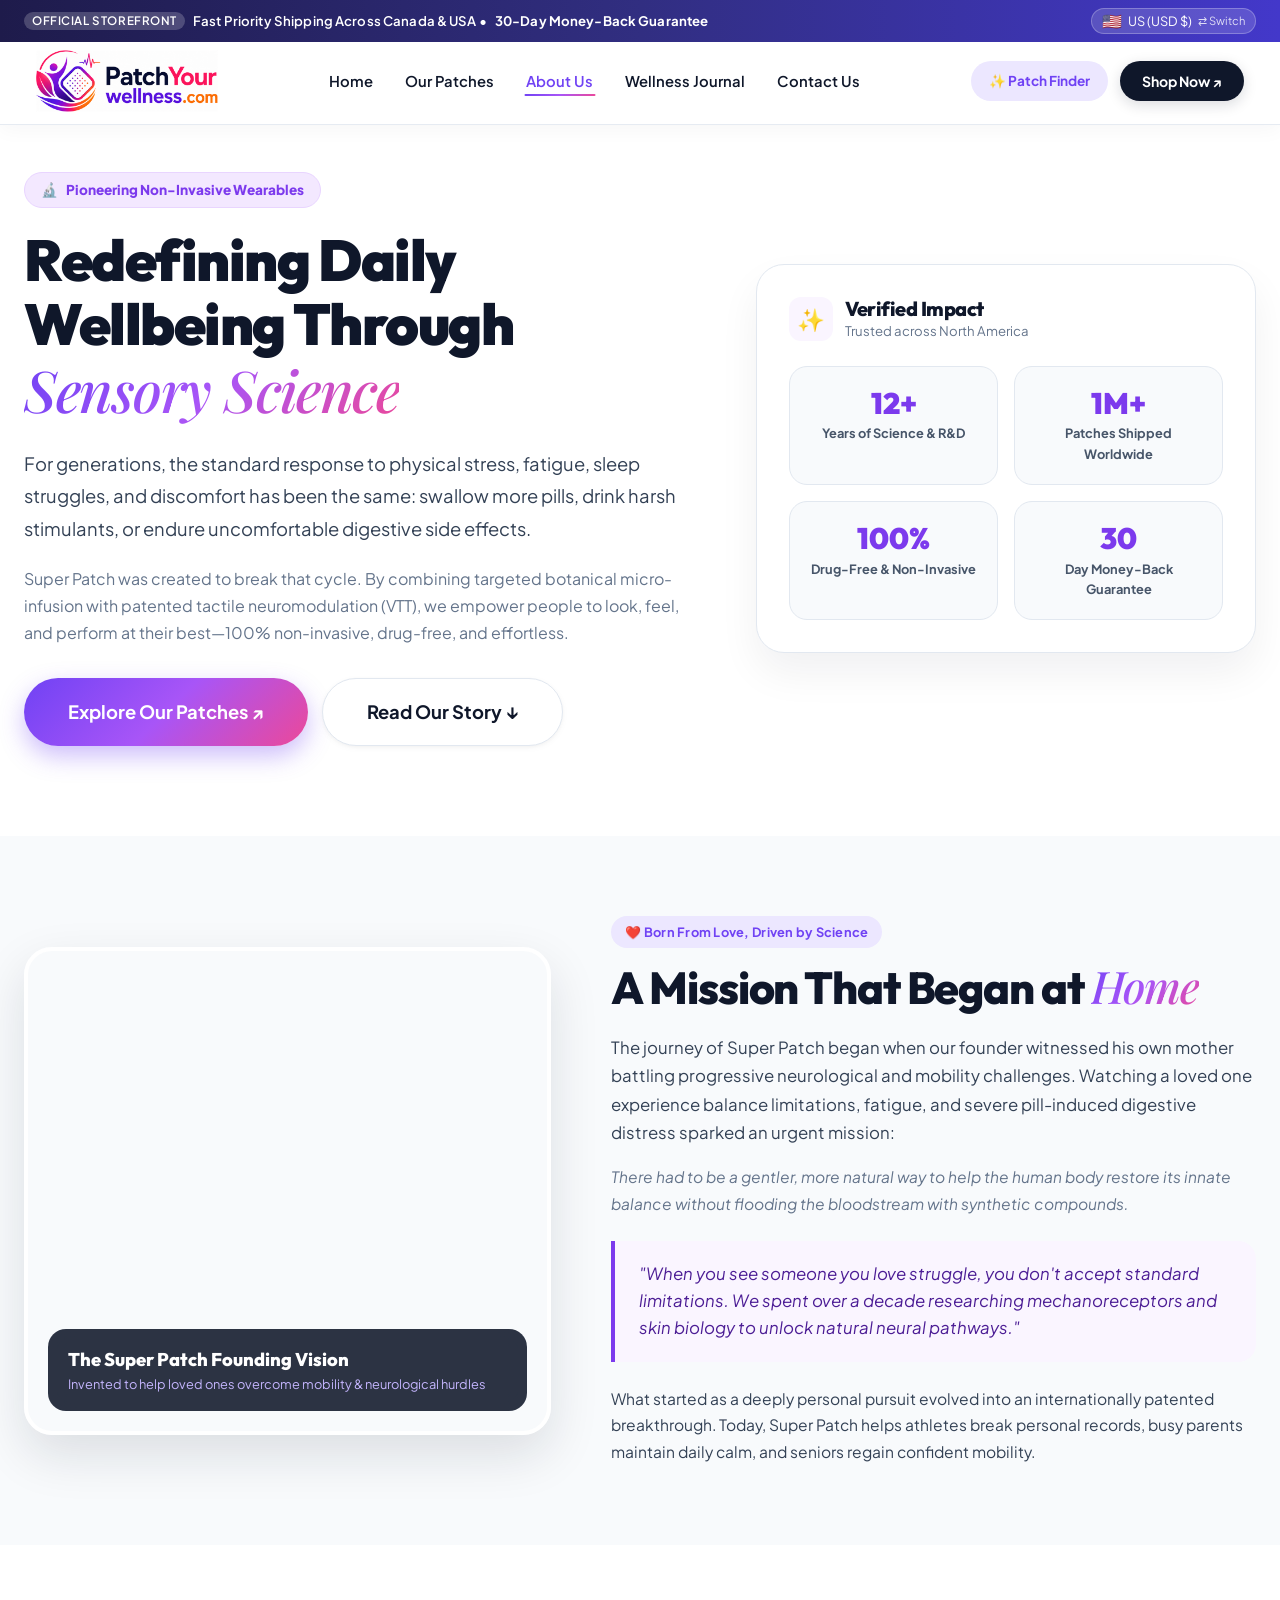
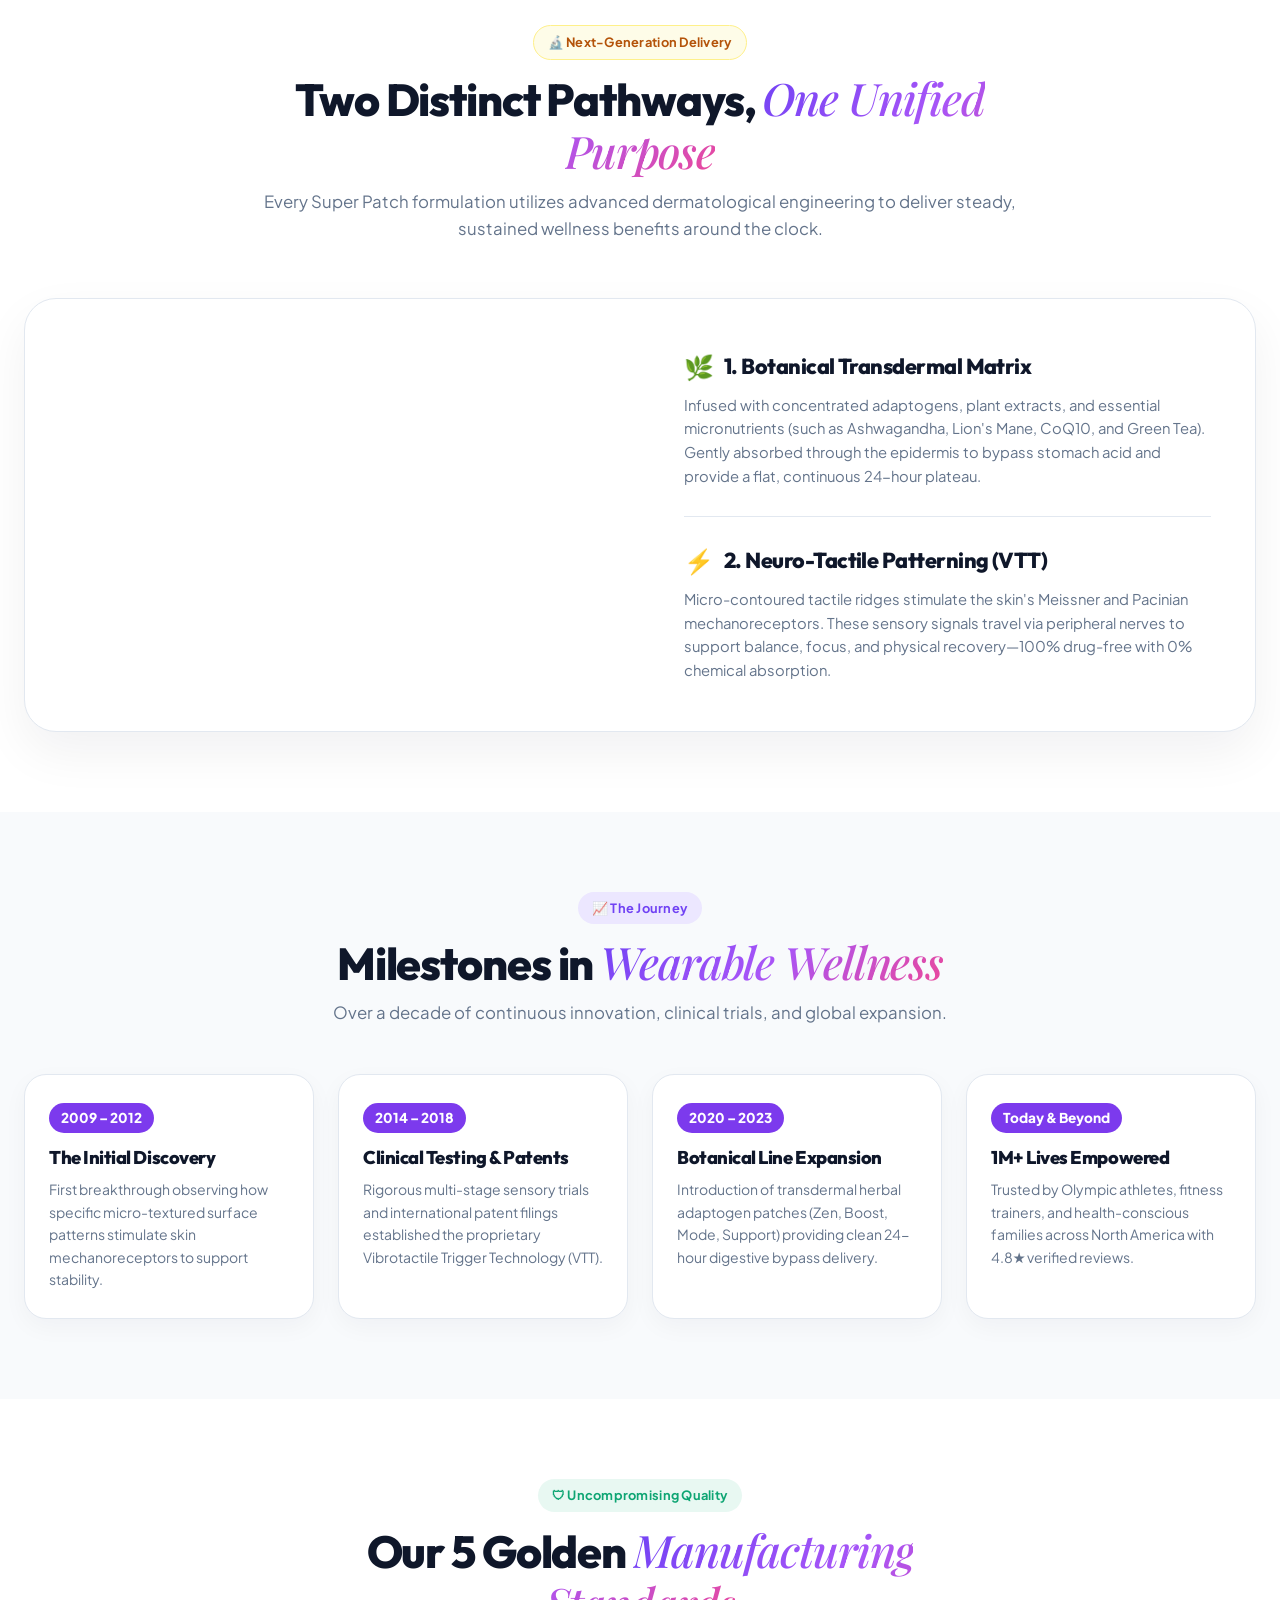
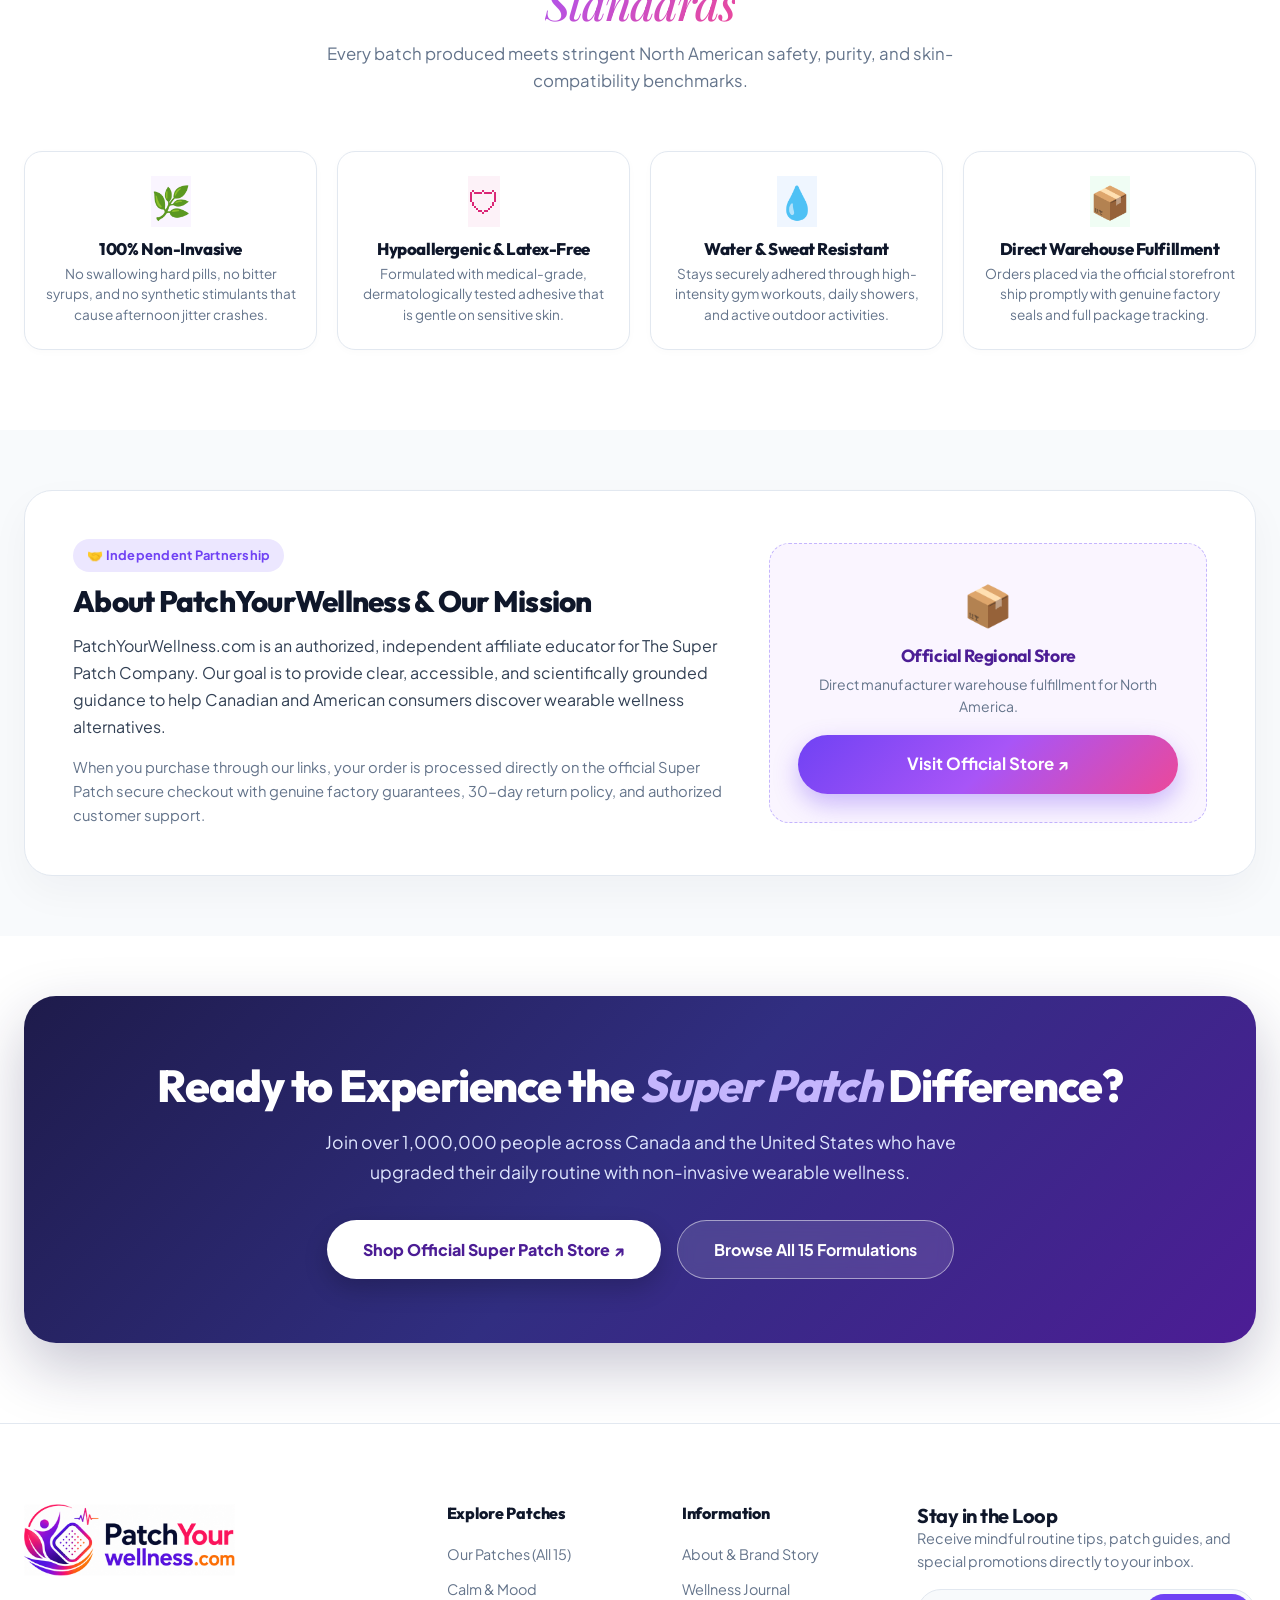
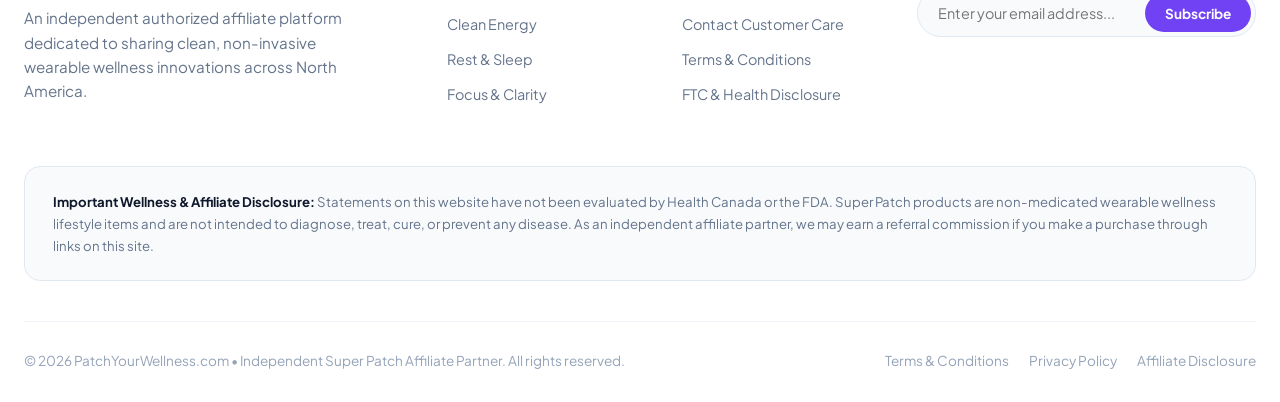
==== about.html @ caa1bd24 "Initial commit: PatchYourWellness.com storefront and pages" ====
<!DOCTYPE html>
<html lang="en">
<head>
  <meta charset="UTF-8">
  <meta name="viewport" content="width=device-width, initial-scale=1.0">
  <title>About Us & Vibrotactile Science | PatchYourWellness.com</title>
  <meta name="description" content="Discover the science, mission, and clinical biotechnology behind PatchYourWellness.com. 100% drug-free, non-invasive wearable patches for daily balance, stamina, and recovery.">
  <meta name="keywords" content="about PatchYourWellness, vibrotactile technology, non-invasive wellness, neural sensory stimulation, Jay Dhaliwal Super Patch">
  <meta name="robots" content="index, follow, max-image-preview:large">
  <link rel="canonical" href="https://patchyourwellness.com/about.html">

  <!-- Open Graph / Facebook -->
  <meta property="og:locale" content="en_US">
  <meta property="og:type" content="website">
  <meta property="og:title" content="About Us & The Science of Vibrotactile Wellness | PatchYourWellness.com">
  <meta property="og:description" content="Discover the clinical science and mission behind non-invasive wearable wellness patches.">
  <meta property="og:url" content="https://patchyourwellness.com/about.html">
  <meta property="og:site_name" content="PatchYourWellness.com">
  <meta property="og:image" content="https://patchyourwellness.com/images/about-science-lab.jpg">

  <!-- Twitter Card -->
  <meta name="twitter:card" content="summary_large_image">
  <meta name="twitter:title" content="About Us | PatchYourWellness.com">
  <meta name="twitter:description" content="Explore non-invasive, drug-free vibrotactile sensory technology and clean wellness lifestyle innovation.">
  <meta name="twitter:image" content="https://patchyourwellness.com/images/about-science-lab.jpg">

  <!-- Schema.org JSON-LD Structured Data -->
  <script type="application/ld+json">
  {
    "@context": "https://schema.org",
    "@type": "AboutPage",
    "name": "About PatchYourWellness.com",
    "url": "https://patchyourwellness.com/about.html",
    "description": "Information about PatchYourWellness.com, clean wearable technology, and vibrotactile wellness science.",
    "publisher": {
      "@type": "Organization",
      "name": "PatchYourWellness.com",
      "url": "https://patchyourwellness.com/",
      "logo": "https://patchyourwellness.com/images/logo.png"
    }
  }
  </script>

  <!-- Google Fonts Preconnect & Optimized Loading -->
  <link rel="preconnect" href="https://fonts.googleapis.com">
  <link rel="preconnect" href="https://fonts.gstatic.com" crossorigin>
  <link rel="stylesheet" href="https://fonts.googleapis.com/css2?family=Outfit:wght@300;400;500;600;700;800;900&family=Plus+Jakarta+Sans:ital,wght@0,300;0,400;0,500;0,600;0,700;0,800;1,400;1,500&family=Playfair+Display:ital,wght@0,600;1,500;1,600&display=swap">
  
  <!-- Stylesheets -->
  <link rel="stylesheet" href="css/main.css">
  <link rel="stylesheet" href="css/components.css">
  <link rel="stylesheet" href="css/pages.css">

  <!-- Favicon & App Icons -->
  <link rel="icon" type="image/png" sizes="32x32" href="favicon-32x32.png">
  <link rel="icon" type="image/png" sizes="512x512" href="favicon.png">
  <link rel="apple-touch-icon" sizes="180x180" href="apple-touch-icon.png">
  <link rel="shortcut icon" href="favicon.ico">
</head>
<body>

  <!-- Top Utility Bar -->
  <div class="top-bar">
    <div class="container top-bar-inner">
      <div class="top-bar-message">
        <span class="top-bar-badge">Official Storefront</span>
        <span class="top-bar-desktop-text">Fast Priority Shipping Across Canada & USA • </span>
        <span class="top-bar-guarantee-text">30-Day Money-Back Guarantee</span>
      </div>
      <div class="top-bar-controls">
        <button class="region-currency-toggle" title="Switch between USA (USD) and Canada (CAD)">
          <span class="region-flag">🇺🇸</span>
          <span class="region-text">US (USD $)</span>
          <span style="font-size: 0.7rem; opacity: 0.8;">⇄ Switch</span>
        </button>
      </div>
    </div>
  </div>

  <!-- Main Site Navigation Header -->
  <header class="site-header">
    <div class="container">
      <div class="nav-container">
        <a href="/" class="brand-logo" aria-label="PatchYourWellness Home">
          <img src="images/logo.png" alt="PatchYourWellness.com" class="brand-logo-img">
        </a>

        <nav class="nav-menu">
          <a href="/" class="nav-link">Home</a>
          <a href="shop.html" class="nav-link">Our Patches</a>
          <a href="about.html" class="nav-link active">About Us</a>
          <a href="blog.html" class="nav-link">Wellness Journal</a>
          <a href="contact.html" class="nav-link">Contact Us</a>
        </nav>

        <div class="nav-actions">
          <a href="/#routine-finder" class="btn-quiz-shortcut">✨ Patch Finder</a>
          <a href="https://ca.superpatch.com/?rsu=zenwellness" target="_blank" rel="noopener noreferrer" class="btn-nav-cta">Shop Now ↗</a>
          <button class="mobile-toggle" aria-label="Open mobile menu">☰</button>
        </div>
      </div>
    </div>
  </header>

  <!-- Mobile Menu Overlay -->
  <div class="mobile-menu">
    <div class="mobile-menu-header">
      <a href="/" class="brand-logo" aria-label="PatchYourWellness Home">
        <img src="images/logo.png" alt="PatchYourWellness.com" class="brand-logo-img">
      </a>
      <button class="mobile-menu-close" style="background:none; font-size:1.8rem; cursor:pointer;">✕</button>
    </div>
    <div class="mobile-nav-links">
      <a href="/">Home</a>
      <a href="shop.html">Our Patches</a>
      <a href="about.html">About Us</a>
      <a href="blog.html">Wellness Journal</a>
      <a href="contact.html">Contact Us</a>
      <a href="/#routine-finder" class="mobile-patch-finder-link">✨ Patch Finder</a>
    </div>
    <a href="https://ca.superpatch.com/?rsu=zenwellness" target="_blank" rel="noopener noreferrer" class="btn btn-primary" style="width:100%; margin-top:auto;">
      Visit Official Store ↗
    </a>
  </div>

  <!-- SECTION 1: HERO EDITORIAL -->
  <main class="section-hero" style="padding-top: 130px; background: #ffffff;">
    <div class="container">
      <div class="about-hero-grid">
        <div>
          <div class="about-hero-badge">
            <span>🔬</span> Pioneering Non-Invasive Wearables
          </div>
          <h1 class="about-hero-title">
            Redefining Daily Wellbeing Through <span class="editorial-italic">Sensory Science</span>
          </h1>
          <p class="about-hero-lead">
            For generations, the standard response to physical stress, fatigue, sleep struggles, and discomfort has been the same: swallow more pills, drink harsh stimulants, or endure uncomfortable digestive side effects.
          </p>
          <p class="about-hero-body">
            Super Patch was created to break that cycle. By combining targeted botanical micro-infusion with patented tactile neuromodulation (VTT), we empower people to look, feel, and perform at their best—100% non-invasive, drug-free, and effortless.
          </p>
          <div style="display: flex; gap: 14px; flex-wrap: wrap;">
            <a href="shop.html" class="btn btn-primary btn-lg">
              Explore Our Patches ↗
            </a>
            <a href="#founder-story" class="btn btn-secondary btn-lg">
              Read Our Story ↓
            </a>
          </div>
        </div>

        <div class="about-impact-card">
          <div style="display: flex; align-items: center; gap: 12px; margin-bottom: 8px;">
            <div style="width: 44px; height: 44px; border-radius: 12px; background: #faf5ff; display: flex; align-items: center; justify-content: center; font-size: 1.4rem;">
              ✨
            </div>
            <div>
              <h3 style="font-size: 1.25rem; color: #0f172a; margin: 0;">Verified Impact</h3>
              <p style="font-size: 0.825rem; color: #64748b; margin: 0;">Trusted across North America</p>
            </div>
          </div>

          <div class="about-stats-2x2">
            <div class="about-stat-box">
              <div class="about-stat-num">12+</div>
              <div class="about-stat-lbl">Years of Science & R&D</div>
            </div>
            <div class="about-stat-box">
              <div class="about-stat-num">1M+</div>
              <div class="about-stat-lbl">Patches Shipped Worldwide</div>
            </div>
            <div class="about-stat-box">
              <div class="about-stat-num">100%</div>
              <div class="about-stat-lbl">Drug-Free & Non-Invasive</div>
            </div>
            <div class="about-stat-box">
              <div class="about-stat-num">30</div>
              <div class="about-stat-lbl">Day Money-Back Guarantee</div>
            </div>
          </div>
        </div>
      </div>
    </div>
  </main>

  <!-- SECTION 2: FOUNDER & ORIGIN STORY -->
  <section id="founder-story" class="section" style="background: var(--bg-secondary); padding-top: 80px; padding-bottom: 80px;">
    <div class="container">
      <div class="origin-story-grid">
        <div class="founder-img-wrapper">
          <img src="images/about-founder.jpg" alt="Super Patch Founder and Visionary Leadership" loading="lazy">
          <div class="founder-floating-caption">
            <div class="founder-name">The Super Patch Founding Vision</div>
            <div class="founder-role">Invented to help loved ones overcome mobility & neurological hurdles</div>
          </div>
        </div>

        <div>
          <span class="badge badge-purple" style="margin-bottom: 12px;">❤️ Born From Love, Driven by Science</span>
          <h2 style="font-size: clamp(2rem, 3.5vw, 2.8rem); line-height: 1.15; margin-bottom: 20px;">
            A Mission That Began at <span class="editorial-italic">Home</span>
          </h2>
          <p style="color: var(--text-body); font-size: 1.05rem; line-height: 1.7; margin-bottom: 16px;">
            The journey of Super Patch began when our founder witnessed his own mother battling progressive neurological and mobility challenges. Watching a loved one experience balance limitations, fatigue, and severe pill-induced digestive distress sparked an urgent mission:
          </p>
          <p style="color: var(--text-muted); font-size: 0.975rem; line-height: 1.7; margin-bottom: 20px;">
            <em>There had to be a gentler, more natural way to help the human body restore its innate balance without flooding the bloodstream with synthetic compounds.</em>
          </p>
          
          <div class="origin-quote-box">
            "When you see someone you love struggle, you don't accept standard limitations. We spent over a decade researching mechanoreceptors and skin biology to unlock natural neural pathways."
          </div>

          <p style="color: var(--text-body); font-size: 0.975rem; line-height: 1.7;">
            What started as a deeply personal pursuit evolved into an internationally patented breakthrough. Today, Super Patch helps athletes break personal records, busy parents maintain daily calm, and seniors regain confident mobility.
          </p>
        </div>
      </div>
    </div>
  </section>

  <!-- SECTION 3: SCIENCE & LABORATORY SHOWCASE -->
  <section class="section" style="background: #ffffff; padding-top: 80px; padding-bottom: 80px;">
    <div class="container">
      <div style="text-align: center; max-width: 760px; margin: 0 auto 56px;">
        <span class="badge badge-gold" style="margin-bottom: 12px;">🔬 Next-Generation Delivery</span>
        <h2>Two Distinct Pathways, <span class="editorial-italic">One Unified Purpose</span></h2>
        <p style="color: var(--text-muted); font-size: 1.05rem; margin-top: 10px;">
          Every Super Patch formulation utilizes advanced dermatological engineering to deliver steady, sustained wellness benefits around the clock.
        </p>
      </div>

      <div class="science-showcase-card">
        <div class="science-showcase-img-pane">
          <img src="images/about-science-lab.jpg" alt="Super Patch Biotechnology Research and Formulation Laboratory" loading="lazy">
        </div>
        <div class="science-showcase-body">
          <div style="margin-bottom: 28px;">
            <div style="display: flex; align-items: center; gap: 10px; margin-bottom: 8px;">
              <span style="font-size: 1.5rem;">🌿</span>
              <h3 style="font-size: 1.35rem; color: #0f172a; margin: 0;">1. Botanical Transdermal Matrix</h3>
            </div>
            <p style="color: var(--text-muted); font-size: 0.925rem; line-height: 1.6;">
              Infused with concentrated adaptogens, plant extracts, and essential micronutrients (such as Ashwagandha, Lion's Mane, CoQ10, and Green Tea). Gently absorbed through the epidermis to bypass stomach acid and provide a flat, continuous 24-hour plateau.
            </p>
          </div>

          <div style="border-top: 1px solid #e2e8f0; padding-top: 24px;">
            <div style="display: flex; align-items: center; gap: 10px; margin-bottom: 8px;">
              <span style="font-size: 1.5rem;">⚡</span>
              <h3 style="font-size: 1.35rem; color: #0f172a; margin: 0;">2. Neuro-Tactile Patterning (VTT)</h3>
            </div>
            <p style="color: var(--text-muted); font-size: 0.925rem; line-height: 1.6;">
              Micro-contoured tactile ridges stimulate the skin's Meissner and Pacinian mechanoreceptors. These sensory signals travel via peripheral nerves to support balance, focus, and physical recovery—100% drug-free with 0% chemical absorption.
            </p>
          </div>
        </div>
      </div>
    </div>
  </section>

  <!-- SECTION 4: HISTORICAL MILESTONES -->
  <section class="section" style="background: var(--bg-secondary); padding-top: 80px; padding-bottom: 80px;">
    <div class="container">
      <div style="text-align: center; max-width: 700px; margin: 0 auto;">
        <span class="badge badge-purple" style="margin-bottom: 12px;">📈 The Journey</span>
        <h2>Milestones in <span class="editorial-italic">Wearable Wellness</span></h2>
        <p style="color: var(--text-muted); font-size: 1.05rem; margin-top: 10px;">
          Over a decade of continuous innovation, clinical trials, and global expansion.
        </p>
      </div>

      <div class="timeline-grid">
        <div class="timeline-card">
          <span class="timeline-year-tag">2009 – 2012</span>
          <h4 class="timeline-title">The Initial Discovery</h4>
          <p class="timeline-desc">First breakthrough observing how specific micro-textured surface patterns stimulate skin mechanoreceptors to support stability.</p>
        </div>

        <div class="timeline-card">
          <span class="timeline-year-tag">2014 – 2018</span>
          <h4 class="timeline-title">Clinical Testing & Patents</h4>
          <p class="timeline-desc">Rigorous multi-stage sensory trials and international patent filings established the proprietary Vibrotactile Trigger Technology (VTT).</p>
        </div>

        <div class="timeline-card">
          <span class="timeline-year-tag">2020 – 2023</span>
          <h4 class="timeline-title">Botanical Line Expansion</h4>
          <p class="timeline-desc">Introduction of transdermal herbal adaptogen patches (Zen, Boost, Mode, Support) providing clean 24-hour digestive bypass delivery.</p>
        </div>

        <div class="timeline-card">
          <span class="timeline-year-tag">Today & Beyond</span>
          <h4 class="timeline-title">1M+ Lives Empowered</h4>
          <p class="timeline-desc">Trusted by Olympic athletes, fitness trainers, and health-conscious families across North America with 4.8★ verified reviews.</p>
        </div>
      </div>
    </div>
  </section>

  <!-- SECTION 5: 5 GOLDEN QUALITY PILLARS -->
  <section class="section" style="background: #ffffff; padding-top: 80px; padding-bottom: 80px;">
    <div class="container">
      <div style="text-align: center; max-width: 700px; margin: 0 auto 56px;">
        <span class="badge badge-emerald" style="margin-bottom: 12px;">🛡 Uncompromising Quality</span>
        <h2>Our 5 Golden <span class="editorial-italic">Manufacturing Standards</span></h2>
        <p style="color: var(--text-muted); font-size: 1.05rem; margin-top: 10px;">
          Every batch produced meets stringent North American safety, purity, and skin-compatibility benchmarks.
        </p>
      </div>

      <div class="what-pillars-grid">
        <div class="what-pillar-box">
          <div class="what-pillar-icon" style="background: #faf5ff; color: #7c3aed;">🌿</div>
          <h4 class="what-pillar-title">100% Non-Invasive</h4>
          <p class="what-pillar-desc">No swallowing hard pills, no bitter syrups, and no synthetic stimulants that cause afternoon jitter crashes.</p>
        </div>

        <div class="what-pillar-box">
          <div class="what-pillar-icon" style="background: #fdf2f8; color: #db2777;">🛡</div>
          <h4 class="what-pillar-title">Hypoallergenic & Latex-Free</h4>
          <p class="what-pillar-desc">Formulated with medical-grade, dermatologically tested adhesive that is gentle on sensitive skin.</p>
        </div>

        <div class="what-pillar-box">
          <div class="what-pillar-icon" style="background: #eff6ff; color: #0284c7;">💧</div>
          <h4 class="what-pillar-title">Water & Sweat Resistant</h4>
          <p class="what-pillar-desc">Stays securely adhered through high-intensity gym workouts, daily showers, and active outdoor activities.</p>
        </div>

        <div class="what-pillar-box">
          <div class="what-pillar-icon" style="background: #f0fdf4; color: #059669;">📦</div>
          <h4 class="what-pillar-title">Direct Warehouse Fulfillment</h4>
          <p class="what-pillar-desc">Orders placed via the official storefront ship promptly with genuine factory seals and full package tracking.</p>
        </div>
      </div>
    </div>
  </section>

  <!-- SECTION 6: AFFILIATE PARTNERSHIP TRANSPARENCY -->
  <section class="section" style="background: var(--bg-secondary); padding-top: 60px; padding-bottom: 60px;">
    <div class="container">
      <div class="about-partnership-card">
        <div>
          <span class="badge badge-purple" style="margin-bottom: 12px;">🤝 Independent Partnership</span>
          <h3 style="font-size: 1.85rem; color: #0f172a; margin-bottom: 14px;">About PatchYourWellness & Our Mission</h3>
          <p style="color: var(--text-body); line-height: 1.7; margin-bottom: 16px;">
            PatchYourWellness.com is an authorized, independent affiliate educator for The Super Patch Company. Our goal is to provide clear, accessible, and scientifically grounded guidance to help Canadian and American consumers discover wearable wellness alternatives.
          </p>
          <p style="color: var(--text-muted); font-size: 0.925rem; line-height: 1.6;">
            When you purchase through our links, your order is processed directly on the official Super Patch secure checkout with genuine factory guarantees, 30-day return policy, and authorized customer support.
          </p>
        </div>
        <div class="about-partnership-store-box">
          <div style="font-size: 2.5rem; margin-bottom: 10px;">📦</div>
          <h4 style="font-size: 1.1rem; color: #4c1d95; margin-bottom: 6px;">Official Regional Store</h4>
          <p style="font-size: 0.875rem; color: #64748b; margin-bottom: 18px;">Direct manufacturer warehouse fulfillment for North America.</p>
          <a href="https://ca.superpatch.com/?rsu=zenwellness" target="_blank" rel="noopener noreferrer" class="btn btn-primary" style="width: 100%;">
            Visit Official Store ↗
          </a>
        </div>
      </div>
    </div>
  </section>

  <!-- SECTION 7: HIGH-CONVERTING CTA BANNER -->
  <section class="section" style="background: #ffffff; padding-top: 60px; padding-bottom: 80px;">
    <div class="container">
      <div class="about-cta-card">
        <h2>Ready to Experience the <span style="color: #c4b5fd; font-style: italic;">Super Patch</span> Difference?</h2>
        <p>
          Join over 1,000,000 people across Canada and the United States who have upgraded their daily routine with non-invasive wearable wellness.
        </p>
        <div class="about-cta-btns">
          <a href="https://ca.superpatch.com/?rsu=zenwellness" target="_blank" rel="noopener noreferrer" class="btn-about-white">
            Shop Official Super Patch Store ↗
          </a>
          <a href="shop.html" class="btn-about-glass">
            Browse All 15 Formulations
          </a>
        </div>
      </div>
    </div>
  </section>

  <!-- Site Footer -->
  <footer class="site-footer">
    <div class="container">
      <div class="footer-top">
        <div class="footer-brand">
          <a href="/" class="brand-logo" aria-label="PatchYourWellness Home">
            <img src="images/logo.png" alt="PatchYourWellness.com" class="brand-logo-img">
          </a>
          <p>
            An independent authorized affiliate platform dedicated to sharing clean, non-invasive wearable wellness innovations across North America.
          </p>
        </div>

        <div class="footer-col">
          <h4>Explore Patches</h4>
          <div class="footer-links">
            <a href="shop.html">Our Patches (All 15)</a>
            <a href="shop.html?category=calm">Calm & Mood</a>
            <a href="shop.html?category=energy">Clean Energy</a>
            <a href="shop.html?category=sleep">Rest & Sleep</a>
            <a href="shop.html?category=focus">Focus & Clarity</a>
          </div>
        </div>

        <div class="footer-col">
          <h4>Information</h4>
          <div class="footer-links">
            <a href="about.html">About & Brand Story</a>
            <a href="blog.html">Wellness Journal</a>
            <a href="contact.html">Contact Customer Care</a>
            <a href="terms.html">Terms & Conditions</a>
            <a href="disclosure.html">FTC & Health Disclosure</a>
          </div>
        </div>

        <div class="footer-newsletter">
          <h4>Stay in the Loop</h4>
          <p>Receive mindful routine tips, patch guides, and special promotions directly to your inbox.</p>
          <form class="newsletter-form" action="https://formsubmit.co/ehabshalayel@gmail.com" method="POST">
            <input type="hidden" name="_subject" value="New Newsletter Subscriber - Patch Your Wellness">
            <input type="hidden" name="_captcha" value="false">
            <input type="email" name="email" placeholder="Enter your email address..." required>
            <button type="submit">Subscribe</button>
          </form>
        </div>
      </div>

      <div class="compliance-box">
        <strong>Important Wellness & Affiliate Disclosure:</strong>
        Statements on this website have not been evaluated by Health Canada or the FDA. Super Patch products are non-medicated wearable wellness lifestyle items and are not intended to diagnose, treat, cure, or prevent any disease. As an independent affiliate partner, we may earn a referral commission if you make a purchase through links on this site.
      </div>

      <div class="footer-bottom">
        <div>© 2026 PatchYourWellness.com • Independent Super Patch Affiliate Partner. All rights reserved.</div>
        <div class="footer-legal-links">
          <a href="terms.html">Terms & Conditions</a>
          <a href="privacy.html">Privacy Policy</a>
          <a href="disclosure.html">Affiliate Disclosure</a>
        </div>
      </div>
    </div>
  </footer>

  <script src="js/app.js" defer></script>
</body>
</html>
---- css/main.css ----
/* ==========================================================================
   SUPER PATCH - MASTER DESIGN SYSTEM (BRIGHT, LUXURY, LIGHT WELLNESS)
   ========================================================================== */

/* Fonts loaded via preconnected HTML link tags for maximum Core Web Vitals speed */

:root {
  /* Core Color Palette - Bright, Luminous, Pure */
  --bg-primary: #ffffff;
  --bg-secondary: #f8fafc;
  --bg-tertiary: #f1f5f9;
  --bg-card: #ffffff;
  --bg-glass: rgba(255, 255, 255, 0.85);
  --bg-glass-strong: rgba(255, 255, 255, 0.95);

  /* Primary Brand Gradients & Accents */
  --brand-purple: #7042f4;
  --brand-purple-light: #ece7ff;
  --brand-violet: #8e54e9;
  --brand-pink: #ff3385;
  --brand-pink-light: #fff0f6;
  --brand-orange: #ff6a00;
  --brand-orange-light: #fff4ec;
  --brand-blue: #0088ff;
  --brand-blue-light: #e8f4ff;
  --brand-emerald: #0ea573;
  --brand-emerald-light: #e8f8f2;
  --brand-gold: #eab308;
  --brand-gold-light: #fefce8;

  /* Neutrals & Text */
  --text-dark: #0f172a;
  --text-body: #334155;
  --text-muted: #64748b;
  --text-light: #94a3b8;
  --border-light: #e2e8f0;
  --border-subtle: #f1f5f9;
  --border-focus: #c7d2fe;

  /* Gradients */
  --grad-primary: linear-gradient(135deg, #7042f4 0%, #a855f7 50%, #ec4899 100%);
  --grad-sunset: linear-gradient(135deg, #ff6a00 0%, #ee0979 100%);
  --grad-ocean: linear-gradient(135deg, #0088ff 0%, #00d2ff 100%);
  --grad-zen: linear-gradient(135deg, #8a2387 0%, #e94057 50%, #f27121 100%);
  --grad-card-glow: linear-gradient(180deg, rgba(255,255,255,1) 0%, rgba(248,250,252,0.8) 100%);
  --grad-ambient: radial-gradient(circle at 50% -20%, rgba(139, 92, 246, 0.12) 0%, rgba(236, 72, 153, 0.06) 40%, rgba(255, 255, 255, 0) 70%);

  /* Shadows */
  --shadow-xs: 0 1px 2px 0 rgba(15, 23, 42, 0.05);
  --shadow-sm: 0 2px 8px -2px rgba(15, 23, 42, 0.06), 0 1px 4px -1px rgba(15, 23, 42, 0.04);
  --shadow-md: 0 8px 24px -4px rgba(15, 23, 42, 0.08), 0 4px 8px -2px rgba(15, 23, 42, 0.04);
  --shadow-lg: 0 20px 40px -12px rgba(15, 23, 42, 0.12), 0 8px 16px -4px rgba(15, 23, 42, 0.06);
  --shadow-xl: 0 30px 60px -15px rgba(15, 23, 42, 0.16), 0 12px 24px -6px rgba(15, 23, 42, 0.08);
  --shadow-glow: 0 12px 36px rgba(112, 66, 244, 0.22);
  --shadow-gold: 0 8px 24px rgba(234, 179, 8, 0.25);

  /* Typography */
  --font-heading: 'Outfit', -apple-system, BlinkMacSystemFont, 'Segoe UI', Roboto, sans-serif;
  --font-body: 'Plus Jakarta Sans', -apple-system, BlinkMacSystemFont, 'Segoe UI', Roboto, sans-serif;
  --font-editorial: 'Playfair Display', Georgia, serif;

  /* Layout & Radius */
  --radius-sm: 8px;
  --radius-md: 16px;
  --radius-lg: 24px;
  --radius-xl: 32px;
  --radius-pill: 9999px;
  --max-width: 1280px;
  --max-width-narrow: 1040px;
  --header-height: 80px;
}

/* ==========================================================================
   CSS RESET & BASE
   ========================================================================== */
*, *::before, *::after {
  box-sizing: border-box;
  margin: 0;
  padding: 0;
}

html {
  font-size: 16px;
  scroll-behavior: smooth;
  -webkit-font-smoothing: antialiased;
  -moz-osx-font-smoothing: grayscale;
  text-rendering: optimizeLegibility;
  touch-action: manipulation;
}

body {
  font-family: var(--font-body);
  background-color: var(--bg-primary);
  color: var(--text-body);
  line-height: 1.6;
  overflow-x: hidden;
  position: relative;
  background-image: 
    radial-gradient(at 10% 10%, rgba(139, 92, 246, 0.04) 0px, transparent 50%),
    radial-gradient(at 90% 20%, rgba(236, 72, 153, 0.04) 0px, transparent 50%),
    radial-gradient(at 50% 80%, rgba(56, 189, 248, 0.04) 0px, transparent 50%);
  background-attachment: fixed;
}

img, svg, video {
  max-width: 100%;
  height: auto;
  display: block;
}

img {
  content-visibility: auto;
}

.brand-logo-img, .hero-section img {
  content-visibility: visible;
}

a {
  color: inherit;
  text-decoration: none;
  transition: all 0.25s ease;
}

button, input, select, textarea {
  font-family: inherit;
  font-size: inherit;
  border: none;
  outline: none;
}

ul, ol {
  list-style: none;
}

/* Headings */
h1, h2, h3, h4, h5, h6 {
  font-family: var(--font-heading);
  color: var(--text-dark);
  font-weight: 800;
  line-height: 1.15;
  letter-spacing: -0.025em;
}

h1 { font-size: clamp(2.5rem, 5vw, 4.2rem); }
h2 { font-size: clamp(2rem, 3.5vw, 3rem); }
h3 { font-size: clamp(1.4rem, 2.2vw, 1.85rem); }
h4 { font-size: 1.25rem; font-weight: 700; }
h5 { font-size: 1.05rem; font-weight: 600; }

.editorial-italic {
  font-family: var(--font-editorial);
  font-style: italic;
  font-weight: 500;
  background: var(--grad-primary);
  -webkit-background-clip: text;
  -webkit-text-fill-color: transparent;
}

/* Container */
.container {
  width: 100%;
  max-width: var(--max-width);
  margin: 0 auto;
  padding: 0 24px;
}

.container-narrow {
  width: 100%;
  max-width: var(--max-width-narrow);
  margin: 0 auto;
  padding: 0 24px;
}

/* Section Spacing */
.section {
  padding: 96px 0;
  position: relative;
}

.section-sm {
  padding: 60px 0;
}

.section-hero {
  padding-top: 140px;
  padding-bottom: 90px;
  position: relative;
  overflow: hidden;
}

/* ==========================================================================
   TOP ANNOUNCEMENT BAR & CURRENCY SELECTOR
   ========================================================================== */
.top-bar {
  background: linear-gradient(90deg, #1e1b4b 0%, #312e81 50%, #4338ca 100%);
  color: #ffffff;
  font-size: 0.825rem;
  font-weight: 600;
  letter-spacing: 0.01em;
  padding: 8px 0;
  position: relative;
  z-index: 100;
  display: flex;
  align-items: center;
  min-height: 38px;
  box-sizing: border-box;
}

.top-bar-inner {
  display: flex;
  justify-content: space-between;
  align-items: center;
  width: 100%;
  gap: 16px;
}

.top-bar-message {
  display: inline-flex;
  align-items: center;
  gap: 8px;
  line-height: 1;
}

.top-bar-badge {
  background: rgba(255, 255, 255, 0.2);
  backdrop-filter: blur(4px);
  padding: 3px 8px;
  border-radius: var(--radius-pill);
  font-size: 0.725rem;
  text-transform: uppercase;
  letter-spacing: 0.05em;
  display: inline-flex;
  align-items: center;
  line-height: 1;
}

.top-bar-controls {
  display: inline-flex;
  align-items: center;
  gap: 20px;
  line-height: 1;
}

.region-currency-toggle {
  display: inline-flex;
  align-items: center;
  justify-content: center;
  gap: 6px;
  background: rgba(255, 255, 255, 0.15);
  border: 1px solid rgba(255, 255, 255, 0.25);
  padding: 4px 10px;
  border-radius: var(--radius-pill);
  cursor: pointer;
  transition: all 0.2s ease;
  font-size: 0.8rem;
  color: #ffffff;
  line-height: 1;
}

.region-currency-toggle:hover {
  background: rgba(255, 255, 255, 0.28);
}

.region-flag {
  font-size: 1rem;
  line-height: 1;
}

.top-bar-desktop-text {
  display: inline-flex;
  align-items: center;
  line-height: 1;
}

.top-bar-guarantee-text {
  display: inline-flex;
  align-items: center;
  line-height: 1;
  font-weight: 700;
}

/* ==========================================================================
   MAIN NAVIGATION & HEADER
   ========================================================================== */
.site-header {
  position: fixed;
  top: 38px;
  left: 0;
  right: 0;
  width: 100%;
  z-index: 90;
  transition: all 0.35s ease;
  padding: 0;
  background: rgba(255, 255, 255, 0.94);
  backdrop-filter: blur(16px);
  -webkit-backdrop-filter: blur(16px);
  border-bottom: 1px solid rgba(226, 232, 240, 0.85);
  box-shadow: 0 4px 20px rgba(15, 23, 42, 0.04);
  display: flex;
  align-items: center;
}

.site-header.scrolled {
  top: 0;
  background: rgba(255, 255, 255, 0.98);
  box-shadow: var(--shadow-sm);
}

.site-header .container {
  max-width: 100%;
  width: 100%;
  padding: 0 36px;
  display: flex;
  align-items: center;
}

.nav-container {
  display: flex;
  align-items: center;
  justify-content: space-between;
  background: transparent;
  backdrop-filter: none;
  -webkit-backdrop-filter: none;
  border: none;
  box-shadow: none;
  border-radius: 0;
  padding: 12px 0;
  width: 100%;
  transition: all 0.3s ease;
}

.site-header.scrolled .nav-container {
  padding: 10px 0;
}

.brand-logo {
  display: inline-flex;
  align-items: center;
  gap: 10px;
  line-height: 1;
  text-decoration: none;
}

.brand-logo-img {
  height: 60px;
  width: auto;
  max-width: 320px;
  object-fit: contain;
  display: block;
  transition: transform 0.25s ease, opacity 0.25s ease, height 0.25s ease;
}

.site-header .brand-logo-img {
  height: 62px;
  max-width: 320px;
}

.site-header.scrolled .brand-logo-img {
  height: 50px;
}

.brand-logo:hover .brand-logo-img {
  transform: scale(1.03);
  opacity: 0.95;
}

.mobile-menu-header .brand-logo-img {
  height: 48px;
  max-width: 240px;
}

.footer-brand .brand-logo {
  margin-bottom: 14px;
}

.footer-brand .brand-logo-img {
  height: 72px;
  max-width: 340px;
}

.logo-symbol {
  width: 38px;
  height: 38px;
  background: var(--grad-primary);
  border-radius: 10px;
  display: inline-flex;
  align-items: center;
  justify-content: center;
  color: #ffffff;
  font-weight: 900;
  font-size: 1.15rem;
  box-shadow: 0 4px 12px rgba(112, 66, 244, 0.3);
  transform: rotate(-3deg);
  transition: transform 0.3s ease;
  flex-shrink: 0;
  line-height: 1;
}

.brand-logo:hover .logo-symbol {
  transform: rotate(0deg) scale(1.05);
}

.logo-text {
  display: inline-flex;
  align-items: center;
  line-height: 1;
}

.logo-text span {
  background: var(--grad-primary);
  -webkit-background-clip: text;
  -webkit-text-fill-color: transparent;
}

.nav-menu {
  display: flex;
  align-items: center;
  gap: 28px;
  margin: 0;
  padding: 0;
}

.nav-link {
  font-size: 0.925rem;
  font-weight: 600;
  color: var(--text-dark);
  position: relative;
  display: inline-flex;
  align-items: center;
  line-height: 1;
  padding: 8px 2px;
  text-decoration: none;
}

.nav-link::after {
  content: '';
  position: absolute;
  bottom: 0;
  left: 50%;
  transform: translateX(-50%);
  width: 0%;
  height: 2px;
  background: var(--grad-primary);
  border-radius: 2px;
  transition: width 0.25s ease;
}

.nav-link:hover, .nav-link.active {
  color: var(--brand-purple);
}

.nav-link:hover::after, .nav-link.active::after {
  width: 100%;
}

.nav-actions {
  display: flex;
  align-items: center;
  gap: 12px;
}

.btn-quiz-shortcut {
  font-size: 0.85rem;
  font-weight: 700;
  color: var(--brand-purple);
  background: var(--brand-purple-light);
  height: 40px;
  padding: 0 18px;
  border-radius: var(--radius-pill);
  display: inline-flex;
  align-items: center;
  justify-content: center;
  gap: 6px;
  line-height: 1;
  transition: all 0.2s ease;
  box-sizing: border-box;
  text-decoration: none;
}

.btn-quiz-shortcut:hover {
  background: #dfd7ff;
  transform: translateY(-1px);
}

.btn-nav-cta {
  background: var(--text-dark);
  color: #ffffff;
  font-size: 0.875rem;
  font-weight: 700;
  height: 40px;
  padding: 0 22px;
  border-radius: var(--radius-pill);
  display: inline-flex;
  align-items: center;
  justify-content: center;
  gap: 8px;
  line-height: 1;
  box-shadow: 0 4px 14px rgba(15, 23, 42, 0.15);
  transition: all 0.25s ease;
  box-sizing: border-box;
  text-decoration: none;
}

.btn-nav-cta:hover {
  background: var(--brand-purple);
  box-shadow: var(--shadow-glow);
  transform: translateY(-1px);
}

/* Mobile Toggle */
.mobile-toggle {
  display: none;
  background: none;
  border: none;
  font-size: 1.5rem;
  color: var(--text-dark);
  cursor: pointer;
  padding: 4px;
  line-height: 1;
  align-items: center;
  justify-content: center;
}

/* Mobile Navigation Overlay */
.mobile-menu {
  position: fixed;
  top: 0;
  left: 0;
  width: 100%;
  height: 100vh;
  background: rgba(255, 255, 255, 0.98);
  backdrop-filter: blur(20px);
  z-index: 999;
  display: flex;
  flex-direction: column;
  padding: 30px 24px;
  transform: translateY(-100%);
  transition: transform 0.4s cubic-bezier(0.16, 1, 0.3, 1);
  overflow-y: auto;
}

.mobile-menu.open {
  transform: translateY(0);
}

.mobile-menu-header {
  display: flex;
  justify-content: space-between;
  align-items: center;
  margin-bottom: 36px;
}

.mobile-nav-links {
  display: flex;
  flex-direction: column;
  gap: 20px;
  margin-bottom: 36px;
}

.mobile-nav-links a {
  font-family: var(--font-heading);
  font-size: 1.5rem;
  font-weight: 700;
  color: var(--text-dark);
  transition: color 0.2s ease, transform 0.2s ease;
}

.mobile-nav-links a:hover,
.mobile-nav-links a.active {
  color: var(--brand-purple);
}

.mobile-nav-links a.mobile-patch-finder-link {
  color: var(--brand-purple);
  display: inline-flex;
  align-items: center;
  gap: 8px;
}

/* ==========================================================================
   BUTTONS & BADGES SYSTEM
   ========================================================================== */
.btn {
  display: inline-flex;
  align-items: center;
  justify-content: center;
  gap: 10px;
  font-family: var(--font-body);
  font-weight: 700;
  border-radius: var(--radius-pill);
  cursor: pointer;
  transition: all 0.3s cubic-bezier(0.16, 1, 0.3, 1);
  text-align: center;
  position: relative;
  overflow: hidden;
}

.btn-primary {
  background: var(--grad-primary);
  color: #ffffff;
  padding: 16px 36px;
  font-size: 1.05rem;
  box-shadow: 0 10px 25px rgba(112, 66, 244, 0.35);
}

.btn-primary:hover {
  box-shadow: 0 15px 35px rgba(112, 66, 244, 0.5);
  transform: translateY(-2px);
}

.btn-secondary {
  background: #ffffff;
  color: var(--text-dark);
  border: 1.5px solid var(--border-light);
  padding: 15px 32px;
  font-size: 1.05rem;
  box-shadow: var(--shadow-sm);
}

.btn-secondary:hover {
  background: var(--bg-secondary);
  border-color: var(--brand-purple);
  color: var(--brand-purple);
  transform: translateY(-2px);
}

.btn-dark {
  background: var(--text-dark);
  color: #ffffff;
  padding: 16px 34px;
  font-size: 1rem;
}

.btn-dark:hover {
  background: #1e293b;
  transform: translateY(-2px);
}

.btn-sm {
  padding: 10px 20px;
  font-size: 0.875rem;
}

.btn-lg {
  padding: 18px 44px;
  font-size: 1.15rem;
}

.btn-pulse {
  animation: pulse-shadow 2.5s infinite;
}

@keyframes pulse-shadow {
  0% { box-shadow: 0 0 0 0 rgba(112, 66, 244, 0.45); }
  70% { box-shadow: 0 0 0 16px rgba(112, 66, 244, 0); }
  100% { box-shadow: 0 0 0 0 rgba(112, 66, 244, 0); }
}

/* Badges */
.badge {
  display: inline-flex;
  align-items: center;
  gap: 6px;
  padding: 6px 14px;
  border-radius: var(--radius-pill);
  font-size: 0.8rem;
  font-weight: 700;
  letter-spacing: 0.02em;
}

.badge-purple {
  background: var(--brand-purple-light);
  color: var(--brand-purple);
}

.badge-gold {
  background: var(--brand-gold-light);
  color: #b45309;
  border: 1px solid #fef08a;
}

.badge-emerald {
  background: var(--brand-emerald-light);
  color: var(--brand-emerald);
}

.badge-pill-glow {
  background: rgba(255, 255, 255, 0.9);
  border: 1px solid rgba(226, 232, 240, 0.9);
  box-shadow: 0 4px 16px rgba(15, 23, 42, 0.06);
  color: var(--text-dark);
}

/* ==========================================================================
   FOOTER & COMPLIANCE
   ========================================================================== */
.site-footer {
  background: #ffffff;
  border-top: 1px solid var(--border-light);
  padding: 80px 0 30px;
  position: relative;
}

.footer-top {
  display: grid;
  grid-template-columns: 2fr 1fr 1fr 1.5fr;
  gap: 48px;
  margin-bottom: 60px;
}

.footer-brand p {
  color: var(--text-muted);
  font-size: 0.95rem;
  margin-top: 16px;
  max-width: 340px;
}

.footer-col h4 {
  font-size: 1rem;
  font-weight: 800;
  color: var(--text-dark);
  margin-bottom: 20px;
  letter-spacing: -0.01em;
}

.footer-links {
  display: flex;
  flex-direction: column;
  gap: 12px;
}

.footer-links a {
  font-size: 0.9rem;
  color: var(--text-muted);
}

.footer-links a:hover {
  color: var(--brand-purple);
  padding-left: 4px;
}

.footer-newsletter p {
  font-size: 0.9rem;
  color: var(--text-muted);
  margin-bottom: 16px;
}

.newsletter-form {
  display: flex;
  gap: 8px;
  background: var(--bg-secondary);
  border: 1.5px solid var(--border-light);
  padding: 4px;
  border-radius: var(--radius-pill);
}

.newsletter-form input {
  flex: 1;
  background: transparent;
  padding: 10px 16px;
  font-size: 0.9rem;
  color: var(--text-dark);
}

.newsletter-form button {
  background: var(--brand-purple);
  color: #ffffff;
  padding: 10px 20px;
  border-radius: var(--radius-pill);
  font-weight: 700;
  font-size: 0.85rem;
  cursor: pointer;
  transition: all 0.2s ease;
}

.newsletter-form button:hover {
  background: var(--brand-violet);
}

/* Compliance Disclaimer Box */
.compliance-box {
  background: var(--bg-secondary);
  border: 1px solid var(--border-light);
  border-radius: var(--radius-md);
  padding: 24px 28px;
  margin-bottom: 40px;
  font-size: 0.825rem;
  color: var(--text-muted);
  line-height: 1.65;
}

.compliance-box strong {
  color: var(--text-dark);
}

.footer-bottom {
  display: flex;
  justify-content: space-between;
  align-items: center;
  border-top: 1px solid var(--border-subtle);
  padding-top: 28px;
  font-size: 0.85rem;
  color: var(--text-light);
  flex-wrap: wrap;
  gap: 16px;
}

.footer-legal-links {
  display: flex;
  gap: 20px;
}

.footer-legal-links a:hover {
  color: var(--text-dark);
}

/* Responsive Breakpoints */
@media (max-width: 1024px) {
  .footer-top {
    grid-template-columns: 1fr 1fr;
    gap: 36px;
  }
  .nav-menu {
    display: none;
  }
  .mobile-toggle {
    display: block;
  }
}

@media (max-width: 768px) {
  .nav-actions .btn-quiz-shortcut,
  .nav-actions .btn-nav-cta {
    display: none;
  }
  .section {
    padding: 60px 0;
  }
  .section-hero {
    padding-top: 110px;
    padding-bottom: 60px;
  }
  .top-bar {
    padding: 7px 0;
  }
  .top-bar-inner {
    padding: 0 16px;
    gap: 8px;
  }
  .top-bar-badge,
  .top-bar-desktop-text {
    display: none !important;
  }
  .top-bar-guarantee-text {
    display: inline-block !important;
    font-size: 0.775rem;
    font-weight: 700;
  }
  .top-bar-message {
    font-size: 0.775rem;
  }
  .region-currency-toggle {
    padding: 3px 8px;
    font-size: 0.75rem;
  }
  .site-header {
    top: 34px;
  }
  .site-header .brand-logo-img {
    height: 48px;
    max-width: 230px;
  }
  .site-header .container {
    padding: 0 18px;
  }
  .nav-container {
    padding: 8px 0;
  }
  .footer-top {
    grid-template-columns: 1fr;
  }
  .footer-bottom {
    flex-direction: column;
    text-align: center;
  }
}
---- css/components.css ----
/* ==========================================================================
   SUPER PATCH - MASTER COMPONENTS (CARDS, QUIZ, MODALS, ACCORDIONS, TABS)
   ========================================================================== */

/* ==========================================================================
   PRODUCT CARDS SYSTEM
   ========================================================================== */
.product-grid {
  display: grid;
  grid-template-columns: repeat(auto-fill, minmax(290px, 1fr));
  gap: 32px;
}

/* ==========================================================================
   PRODUCT CAROUSEL SYSTEM (3-AT-A-TIME WITH HOVER SLIDER CONTROLLERS)
   ========================================================================== */
.product-carousel-container {
  position: relative;
  width: 100%;
}

.product-carousel-header-controls {
  display: flex;
  align-items: center;
  gap: 12px;
}

.carousel-arrow-btn {
  width: 44px;
  height: 44px;
  border-radius: 50%;
  background: #ffffff;
  border: 1.5px solid var(--border-light);
  color: var(--text-dark);
  font-size: 1.2rem;
  font-weight: 800;
  display: flex;
  align-items: center;
  justify-content: center;
  cursor: pointer;
  box-shadow: var(--shadow-sm);
  transition: all 0.25s cubic-bezier(0.16, 1, 0.3, 1);
}

.carousel-arrow-btn:hover {
  background: var(--brand-purple);
  color: #ffffff;
  border-color: var(--brand-purple);
  box-shadow: 0 6px 18px rgba(112, 66, 244, 0.35);
  transform: translateY(-2px);
}

/* Floating Hover Slider Controllers */
.floating-carousel-arrow {
  position: absolute;
  top: 50%;
  z-index: 10;
  width: 52px;
  height: 52px;
  border-radius: 50%;
  background: rgba(255, 255, 255, 0.95);
  backdrop-filter: blur(12px);
  -webkit-backdrop-filter: blur(12px);
  border: 1.5px solid rgba(226, 232, 240, 0.9);
  color: var(--text-dark);
  font-size: 1.35rem;
  font-weight: 800;
  display: flex;
  align-items: center;
  justify-content: center;
  cursor: pointer;
  box-shadow: 0 12px 30px rgba(15, 23, 42, 0.18);
  opacity: 0;
  visibility: hidden;
  transform: translateY(-50%) scale(0.85);
  transition: all 0.3s cubic-bezier(0.16, 1, 0.3, 1);
}

.floating-carousel-arrow.arrow-prev {
  left: -24px;
}

.floating-carousel-arrow.arrow-next {
  right: -24px;
}

.product-carousel-container:hover .floating-carousel-arrow {
  opacity: 1;
  visibility: visible;
  transform: translateY(-50%) scale(1);
}

.floating-carousel-arrow:hover {
  background: var(--brand-purple);
  color: #ffffff;
  border-color: var(--brand-purple);
  box-shadow: 0 14px 35px rgba(112, 66, 244, 0.45);
  transform: translateY(-50%) scale(1.1);
}

.floating-carousel-arrow:active {
  transform: translateY(-50%) scale(0.95);
}

.product-carousel-track {
  display: flex;
  gap: 24px;
  overflow-x: auto;
  scroll-snap-type: x mandatory;
  scroll-behavior: smooth;
  padding: 16px 4px 30px;
  -webkit-overflow-scrolling: touch;
  scrollbar-width: none; /* Firefox */
}

.product-carousel-track::-webkit-scrollbar {
  display: none; /* Chrome, Safari, Edge */
}

/* Exactly 3 Products Visible at a time on desktop */
.product-carousel-track .product-card {
  flex: 0 0 calc((100% - 48px) / 3);
  min-width: calc((100% - 48px) / 3);
  max-width: calc((100% - 48px) / 3);
  scroll-snap-align: start;
  user-select: none;
}

@media (max-width: 1024px) {
  .product-carousel-track .product-card {
    flex: 0 0 calc((100% - 24px) / 2);
    min-width: calc((100% - 24px) / 2);
    max-width: calc((100% - 24px) / 2);
  }
  .floating-carousel-arrow {
    opacity: 1;
    visibility: visible;
    transform: translateY(-50%) scale(1);
  }
  .floating-carousel-arrow.arrow-prev { left: -10px; }
  .floating-carousel-arrow.arrow-next { right: -10px; }
}

@media (max-width: 680px) {
  .product-carousel-track .product-card {
    flex: 0 0 calc(100% - 20px);
    min-width: calc(100% - 20px);
    max-width: calc(100% - 20px);
  }
  .floating-carousel-arrow {
    display: none;
  }
}

.product-card {
  background: var(--bg-card);
  border-radius: var(--radius-lg);
  border: 1px solid rgba(226, 232, 240, 0.9);
  box-shadow: var(--shadow-sm);
  padding: 24px;
  display: flex;
  flex-direction: column;
  position: relative;
  overflow: hidden;
  transition: all 0.35s cubic-bezier(0.16, 1, 0.3, 1);
}

.product-card::before {
  content: '';
  position: absolute;
  top: 0;
  left: 0;
  right: 0;
  height: 6px;
  background: var(--card-accent-grad, var(--grad-primary));
  opacity: 0;
  transition: opacity 0.3s ease;
}

.product-card:hover {
  transform: translateY(-8px);
  box-shadow: var(--shadow-xl);
  border-color: rgba(199, 210, 254, 0.8);
}

.product-card:hover::before {
  opacity: 1;
}

.card-top-badges {
  display: flex;
  justify-content: space-between;
  align-items: center;
  margin-bottom: 16px;
  position: relative;
  z-index: 2;
}

.patch-type-badge {
  font-size: 0.725rem;
  font-weight: 800;
  text-transform: uppercase;
  letter-spacing: 0.06em;
  padding: 4px 10px;
  border-radius: var(--radius-pill);
}

.patch-visual-wrapper {
  position: relative;
  border-radius: var(--radius-md);
  padding: 24px 16px;
  background: var(--card-bg-gradient, linear-gradient(180deg, #f8fafc 0%, #f1f5f9 100%));
  display: flex;
  flex-direction: column;
  align-items: center;
  justify-content: center;
  min-height: 230px;
  margin-bottom: 20px;
  overflow: hidden;
  transition: all 0.3s ease;
}

.patch-real-img {
  width: 100%;
  max-width: 200px;
  height: 200px;
  object-fit: contain;
  filter: drop-shadow(0 10px 20px rgba(0, 0, 0, 0.12));
  transition: transform 0.35s cubic-bezier(0.16, 1, 0.3, 1), filter 0.35s ease;
}

.product-card:hover .patch-real-img {
  transform: scale(1.06) translateY(-4px);
  filter: drop-shadow(0 18px 28px rgba(0, 0, 0, 0.18));
}

.product-card:hover .patch-visual-wrapper {
  transform: scale(1.02);
}

/* Custom Styled CSS Pouch & Patch Mockup */
.pouch-mockup {
  width: 140px;
  height: 180px;
  border-radius: 12px;
  background: var(--pouch-grad, var(--grad-primary));
  box-shadow: 0 16px 30px -8px rgba(15, 23, 42, 0.25);
  display: flex;
  flex-direction: column;
  justify-content: space-between;
  padding: 14px 12px;
  color: #ffffff;
  position: relative;
  transform: perspective(600px) rotateY(-8deg) rotateX(4deg);
  transition: transform 0.4s ease;
}

.product-card:hover .pouch-mockup {
  transform: perspective(600px) rotateY(0deg) rotateX(0deg) scale(1.05);
}

.pouch-brand {
  font-size: 0.55rem;
  letter-spacing: 0.15em;
  font-weight: 800;
  text-align: center;
  opacity: 0.9;
}

.pouch-mid {
  text-align: center;
  margin: auto 0;
}

.pouch-sub {
  font-size: 0.6rem;
  text-transform: uppercase;
  letter-spacing: 0.1em;
  opacity: 0.85;
}

.pouch-title {
  font-family: var(--font-heading);
  font-weight: 900;
  font-size: 1.4rem;
  line-height: 1;
  letter-spacing: -0.02em;
}

.pouch-bot {
  font-size: 0.525rem;
  line-height: 1.2;
  opacity: 0.85;
  text-align: center;
  border-top: 1px solid rgba(255, 255, 255, 0.2);
  padding-top: 6px;
}

/* Floating Patch Square */
.floating-patch-sample {
  position: absolute;
  bottom: 12px;
  right: 18px;
  width: 54px;
  height: 54px;
  border-radius: 8px;
  background: #f4d090;
  box-shadow: 0 8px 18px rgba(0, 0, 0, 0.18);
  border: 1px dashed #dca54c;
  display: flex;
  align-items: center;
  justify-content: center;
  transform: rotate(12deg);
  transition: transform 0.3s ease;
}

.product-card:hover .floating-patch-sample {
  transform: rotate(0deg) scale(1.1);
}

.patch-ridge-pattern {
  width: 32px;
  height: 32px;
  background-image: radial-gradient(#b87b28 1.5px, transparent 1.5px);
  background-size: 6px 6px;
  opacity: 0.7;
}

/* Product Info */
.product-card-body {
  flex: 1;
  display: flex;
  flex-direction: column;
}

.card-rating-row {
  display: flex;
  align-items: center;
  gap: 8px;
  margin-bottom: 8px;
  font-size: 0.825rem;
  color: var(--text-muted);
}

.star-rating {
  color: #fbbf24;
  font-size: 0.95rem;
  letter-spacing: 1px;
}

.card-title {
  font-size: 1.35rem;
  font-weight: 800;
  color: var(--text-dark);
  margin-bottom: 6px;
}

.card-benefit-tagline {
  font-size: 0.875rem;
  font-weight: 600;
  color: var(--brand-purple);
  margin-bottom: 12px;
}

.card-desc {
  font-size: 0.875rem;
  color: var(--text-muted);
  line-height: 1.5;
  margin-bottom: 16px;
  flex: 1;
}

.card-highlights {
  display: flex;
  flex-wrap: wrap;
  gap: 6px;
  margin-bottom: 18px;
}

.card-pill {
  font-size: 0.725rem;
  font-weight: 600;
  padding: 3px 8px;
  background: var(--bg-tertiary);
  color: var(--text-body);
  border-radius: var(--radius-sm);
}

.card-footer {
  display: flex;
  align-items: center;
  justify-content: space-between;
  gap: 12px;
  border-top: 1px solid var(--border-subtle);
  padding-top: 16px;
  margin-top: auto;
}

.card-price-block {
  display: flex;
  flex-direction: column;
}

.card-price-label {
  font-size: 0.725rem;
  color: var(--text-light);
  text-transform: uppercase;
  font-weight: 700;
  letter-spacing: 0.04em;
}

.card-price-row {
  display: flex;
  align-items: baseline;
  gap: 8px;
  flex-wrap: wrap;
}

.card-original-price {
  font-size: 0.875rem;
  color: #94a3b8;
  text-decoration: line-through;
  font-weight: 600;
}

.card-price {
  font-family: var(--font-heading);
  font-size: 1.25rem;
  font-weight: 900;
  color: var(--text-dark);
}

.card-actions-group {
  display: flex;
  align-items: center;
  gap: 8px;
}

.btn-card-quickview {
  background: var(--bg-secondary);
  color: var(--text-dark);
  padding: 9px 12px;
  border-radius: var(--radius-pill);
  font-size: 0.8rem;
  font-weight: 700;
  cursor: pointer;
  transition: all 0.2s ease;
  border: 1px solid var(--border-light);
}

.btn-card-quickview:hover {
  background: #ffffff;
  border-color: var(--brand-purple);
  color: var(--brand-purple);
}

.btn-card-buy {
  background: var(--grad-primary);
  color: #ffffff;
  padding: 9px 18px;
  border-radius: var(--radius-pill);
  font-size: 0.85rem;
  font-weight: 700;
  display: inline-flex;
  align-items: center;
  gap: 6px;
  box-shadow: 0 4px 12px rgba(112, 66, 244, 0.25);
  transition: all 0.2s ease;
}

.btn-card-buy:hover {
  transform: translateY(-2px);
  box-shadow: 0 6px 18px rgba(112, 66, 244, 0.4);
}

/* ==========================================================================
   INTERACTIVE "FIND YOUR PATCH" QUIZ ENGINE
   ========================================================================== */
.quiz-section-wrapper {
  background: linear-gradient(180deg, #faf5ff 0%, #ffffff 100%);
  border-radius: var(--radius-xl);
  border: 1px solid rgba(226, 232, 240, 0.8);
  padding: 48px 36px;
  box-shadow: var(--shadow-lg);
  position: relative;
  overflow: hidden;
}

.quiz-header {
  text-align: center;
  max-width: 640px;
  margin: 0 auto 36px;
}

.quiz-progress-bar-container {
  max-width: 400px;
  margin: 0 auto 32px;
  height: 6px;
  background: var(--bg-tertiary);
  border-radius: var(--radius-pill);
  overflow: hidden;
}

.quiz-progress-fill {
  height: 100%;
  width: 33.33%;
  background: var(--grad-primary);
  border-radius: var(--radius-pill);
  transition: width 0.4s ease;
}

.quiz-step-container {
  display: none;
  animation: fadeIn 0.4s ease forwards;
}

.quiz-step-container.active {
  display: block;
}

@keyframes fadeIn {
  from { opacity: 0; transform: translateY(10px); }
  to { opacity: 1; transform: translateY(0); }
}

.quiz-step-title {
  font-size: 1.35rem;
  font-weight: 800;
  text-align: center;
  color: var(--text-dark);
  margin-bottom: 24px;
}

.quiz-options-grid {
  display: grid;
  grid-template-columns: repeat(auto-fit, minmax(220px, 1fr));
  gap: 16px;
  max-width: 820px;
  margin: 0 auto 32px;
}

.quiz-option-card {
  background: #ffffff;
  border: 1.5px solid var(--border-light);
  border-radius: var(--radius-md);
  padding: 20px;
  cursor: pointer;
  transition: all 0.25s ease;
  display: flex;
  flex-direction: column;
  align-items: center;
  text-align: center;
  gap: 12px;
}

.quiz-option-card:hover {
  border-color: var(--brand-purple);
  background: var(--brand-purple-light);
  transform: translateY(-3px);
  box-shadow: var(--shadow-sm);
}

.quiz-option-card.selected {
  border-color: var(--brand-purple);
  background: #f5f0ff;
  box-shadow: 0 0 0 2px var(--brand-purple);
}

.quiz-option-icon {
  width: 48px;
  height: 48px;
  border-radius: 12px;
  display: flex;
  align-items: center;
  justify-content: center;
  font-size: 1.5rem;
  background: var(--bg-secondary);
}

.quiz-option-title {
  font-weight: 700;
  font-size: 1rem;
  color: var(--text-dark);
}

.quiz-option-desc {
  font-size: 0.8rem;
  color: var(--text-muted);
  line-height: 1.4;
}

.quiz-nav-row {
  display: flex;
  justify-content: center;
  gap: 16px;
  margin-top: 24px;
}

/* Quiz Result Card */
.quiz-result-box {
  background: #ffffff;
  border-radius: var(--radius-lg);
  border: 2px solid var(--brand-purple);
  padding: 36px;
  box-shadow: var(--shadow-xl);
  max-width: 680px;
  margin: 0 auto;
  text-align: center;
}

.quiz-result-match-badge {
  background: var(--brand-emerald-light);
  color: var(--brand-emerald);
  font-weight: 800;
  font-size: 0.85rem;
  padding: 6px 14px;
  border-radius: var(--radius-pill);
  display: inline-block;
  margin-bottom: 16px;
}

.quiz-result-image-wrapper {
  display: flex;
  justify-content: center;
  align-items: center;
  margin: 24px auto 28px;
  background: radial-gradient(circle, #ffffff 0%, #f8fafc 100%);
  border-radius: 24px;
  padding: 28px 20px;
  max-width: 300px;
  box-shadow: 0 12px 32px rgba(112, 66, 244, 0.08);
  border: 1.5px solid #ede9fe;
}

.quiz-result-patch-img {
  width: 100%;
  max-width: 230px;
  height: auto;
  object-fit: contain;
  filter: drop-shadow(0 14px 24px rgba(0, 0, 0, 0.16));
  transition: transform 0.35s cubic-bezier(0.16, 1, 0.3, 1);
}

.quiz-result-patch-img:hover {
  transform: scale(1.05) translateY(-4px);
}

/* ==========================================================================
   HOW IT WORKS 3-STEP FLOW
   ========================================================================== */
.how-steps-grid {
  display: grid;
  grid-template-columns: repeat(3, 1fr);
  gap: 32px;
  position: relative;
}

.how-step-card {
  background: #ffffff;
  border: 1px solid var(--border-light);
  border-radius: var(--radius-lg);
  padding: 36px 28px;
  text-align: center;
  position: relative;
  box-shadow: var(--shadow-sm);
  transition: all 0.3s ease;
}

.how-step-card:hover {
  transform: translateY(-6px);
  box-shadow: var(--shadow-lg);
  border-color: var(--border-focus);
}

.step-num-badge {
  width: 44px;
  height: 44px;
  border-radius: 50%;
  background: var(--grad-primary);
  color: #ffffff;
  font-weight: 800;
  font-size: 1.1rem;
  display: flex;
  align-items: center;
  justify-content: center;
  margin: 0 auto 20px;
  box-shadow: 0 6px 16px rgba(112, 66, 244, 0.3);
}

.step-icon-visual {
  width: 80px;
  height: 80px;
  border-radius: 20px;
  background: var(--bg-secondary);
  display: flex;
  align-items: center;
  justify-content: center;
  font-size: 2.2rem;
  margin: 0 auto 20px;
  border: 1px solid var(--border-light);
}

.how-step-card h3 {
  font-size: 1.3rem;
  margin-bottom: 12px;
}

.how-step-card p {
  font-size: 0.9rem;
  color: var(--text-muted);
  line-height: 1.6;
}

/* Connecting Arrow for Desktop */
.step-connector-arrow {
  position: absolute;
  top: 40%;
  right: -20px;
  transform: translateY(-50%);
  font-size: 1.5rem;
  color: var(--border-focus);
  z-index: 3;
}

/* ==========================================================================
   MODERN COMPARISON TABLE
   ========================================================================== */
.table-wrapper {
  overflow-x: auto;
  border-radius: var(--radius-lg);
  border: 1px solid var(--border-light);
  box-shadow: var(--shadow-md);
  background: #ffffff;
}

.comparison-table {
  width: 100%;
  border-collapse: collapse;
  text-align: left;
  min-width: 680px;
}

.comparison-table th, .comparison-table td {
  padding: 18px 24px;
  border-bottom: 1px solid var(--border-subtle);
  font-size: 0.95rem;
}

.comparison-table th {
  background: var(--bg-secondary);
  font-family: var(--font-heading);
  font-weight: 800;
  color: var(--text-dark);
}

.comparison-table th.col-highlight {
  background: #f5f0ff;
  color: var(--brand-purple);
  border-left: 2px solid var(--brand-purple);
  border-right: 2px solid var(--brand-purple);
}

.comparison-table td.col-highlight {
  background: rgba(245, 240, 255, 0.4);
  font-weight: 700;
  color: var(--brand-purple);
  border-left: 2px solid var(--brand-purple);
  border-right: 2px solid var(--brand-purple);
}

.check-icon {
  color: var(--brand-emerald);
  font-weight: 800;
  display: inline-flex;
  align-items: center;
  gap: 4px;
}

.cross-icon {
  color: #ef4444;
  font-weight: 700;
}

/* ==========================================================================
   REVIEWS & TESTIMONIALS SYSTEM
   ========================================================================== */
.reviews-grid {
  display: grid;
  grid-template-columns: repeat(auto-fill, minmax(320px, 1fr));
  gap: 28px;
}

.review-card {
  background: #ffffff;
  border: 1px solid var(--border-light);
  border-radius: var(--radius-lg);
  padding: 30px;
  box-shadow: var(--shadow-sm);
  display: flex;
  flex-direction: column;
  transition: all 0.3s ease;
}

.review-card:hover {
  transform: translateY(-4px);
  box-shadow: var(--shadow-md);
  border-color: var(--border-focus);
}

.review-quote-mark {
  font-size: 2.5rem;
  line-height: 1;
  font-family: var(--font-editorial);
  color: var(--brand-purple);
  opacity: 0.4;
  margin-bottom: 8px;
}

.review-text {
  font-size: 0.95rem;
  color: var(--text-body);
  line-height: 1.6;
  margin-bottom: 20px;
  flex: 1;
  font-style: italic;
}

.review-author-row {
  display: flex;
  align-items: center;
  gap: 14px;
  border-top: 1px solid var(--border-subtle);
  padding-top: 16px;
}

.author-avatar {
  width: 46px;
  height: 46px;
  border-radius: 50%;
  background: var(--grad-primary);
  display: flex;
  align-items: center;
  justify-content: center;
  color: #ffffff;
  font-weight: 700;
  font-size: 1rem;
  overflow: hidden;
  border: 2px solid #ffffff;
  box-shadow: 0 2px 8px rgba(0, 0, 0, 0.1);
  flex-shrink: 0;
}

.author-avatar img {
  width: 100%;
  height: 100%;
  object-fit: cover;
  display: block;
}

.author-info h4 {
  font-size: 0.95rem;
  color: var(--text-dark);
}

.author-meta {
  font-size: 0.775rem;
  color: var(--text-muted);
  display: flex;
  align-items: center;
  gap: 6px;
}

.verified-badge-pill {
  color: var(--brand-emerald);
  font-weight: 700;
  display: inline-flex;
  align-items: center;
  gap: 2px;
}

/* ==========================================================================
   FAQ ACCORDION
   ========================================================================== */
.faq-list {
  display: flex;
  flex-direction: column;
  gap: 16px;
  max-width: 860px;
  margin: 0 auto;
}

.faq-item {
  background: #ffffff;
  border: 1px solid var(--border-light);
  border-radius: var(--radius-md);
  overflow: hidden;
  box-shadow: var(--shadow-xs);
  transition: all 0.25s ease;
}

.faq-item:hover {
  border-color: var(--border-focus);
}

.faq-question {
  width: 100%;
  padding: 22px 28px;
  background: transparent;
  display: flex;
  justify-content: space-between;
  align-items: center;
  cursor: pointer;
  text-align: left;
  font-family: var(--font-heading);
  font-size: 1.1rem;
  font-weight: 700;
  color: var(--text-dark);
}

.faq-toggle-icon {
  width: 28px;
  height: 28px;
  border-radius: 50%;
  background: var(--bg-secondary);
  display: flex;
  align-items: center;
  justify-content: center;
  font-size: 1.1rem;
  transition: transform 0.3s ease, background 0.3s ease;
}

.faq-item.active .faq-toggle-icon {
  transform: rotate(45deg);
  background: var(--brand-purple-light);
  color: var(--brand-purple);
}

.faq-answer {
  max-height: 0;
  overflow: hidden;
  transition: max-height 0.35s cubic-bezier(0.16, 1, 0.3, 1), padding 0.3s ease;
  padding: 0 28px;
  font-size: 0.95rem;
  color: var(--text-muted);
  line-height: 1.65;
}

.faq-item.active .faq-answer {
  max-height: 300px;
  padding-bottom: 24px;
}

/* ==========================================================================
   QUICK VIEW MODAL
   ========================================================================== */
.modal-overlay {
  position: fixed;
  top: 0;
  left: 0;
  right: 0;
  bottom: 0;
  background: rgba(15, 23, 42, 0.6);
  backdrop-filter: blur(8px);
  z-index: 999;
  display: flex;
  align-items: center;
  justify-content: center;
  padding: 20px;
  opacity: 0;
  visibility: hidden;
  transition: all 0.3s ease;
}

.modal-overlay.active {
  opacity: 1;
  visibility: visible;
}

.modal-card {
  background: #ffffff;
  border-radius: var(--radius-xl);
  max-width: 800px;
  width: 100%;
  max-height: 90vh;
  overflow-y: auto;
  padding: 40px;
  position: relative;
  box-shadow: var(--shadow-xl);
  transform: scale(0.94);
  transition: transform 0.3s cubic-bezier(0.16, 1, 0.3, 1);
}

.modal-overlay.active .modal-card {
  transform: scale(1);
}

.modal-close-btn {
  position: absolute;
  top: 20px;
  right: 20px;
  width: 36px;
  height: 36px;
  border-radius: 50%;
  background: var(--bg-secondary);
  color: var(--text-dark);
  font-size: 1.2rem;
  display: flex;
  align-items: center;
  justify-content: center;
  cursor: pointer;
  transition: all 0.2s ease;
}

.modal-close-btn:hover {
  background: #e2e8f0;
}

/* ==========================================================================
   INTELLIGENT WELLNESS COMPARISON TABLE
   ========================================================================== */
.comparison-section-header {
  text-align: center;
  max-width: 760px;
  margin: 0 auto 48px;
}

.comparison-pill-badge {
  display: inline-block;
  background: #ede9fe;
  color: #7c3aed;
  font-size: 0.825rem;
  font-weight: 700;
  padding: 6px 18px;
  border-radius: var(--radius-pill);
  margin-bottom: 16px;
  letter-spacing: 0.02em;
}

.comparison-heading {
  font-family: var(--font-heading);
  font-size: clamp(2rem, 3.5vw, 2.75rem);
  font-weight: 900;
  color: #0f172a;
  line-height: 1.2;
  margin-bottom: 12px;
  letter-spacing: -0.02em;
}

.comparison-heading-accent {
  font-style: italic;
  background: linear-gradient(135deg, #7c3aed 0%, #db2777 50%, #f97316 100%);
  -webkit-background-clip: text;
  -webkit-text-fill-color: transparent;
  font-weight: 900;
}

.comparison-subhead {
  color: var(--text-muted);
  font-size: 1.05rem;
  line-height: 1.5;
}

.comparison-table-card {
  background: #ffffff;
  border: 1.5px solid #e2e8f0;
  border-radius: 24px;
  box-shadow: 0 10px 30px rgba(15, 23, 42, 0.04);
  overflow: hidden;
  max-width: 1080px;
  margin: 0 auto;
}

.comparison-table-scroll {
  width: 100%;
  overflow-x: auto;
  -webkit-overflow-scrolling: touch;
}

.comparison-table {
  width: 100%;
  border-collapse: collapse;
  min-width: 780px;
  text-align: left;
}

.comparison-table th,
.comparison-table td {
  padding: 20px 24px;
  font-size: 0.95rem;
  border-bottom: 1px solid #f1f5f9;
  vertical-align: middle;
}

.comparison-table tr:last-child td {
  border-bottom: none;
}

.comparison-table th {
  font-weight: 800;
  color: #0f172a;
  background: #ffffff;
  padding-top: 24px;
  padding-bottom: 22px;
  border-bottom: 1.5px solid #e2e8f0;
}

/* Highlighted Super Patch Column */
.comparison-table .col-superpatch {
  background: rgba(245, 240, 255, 0.65);
  border-left: 1.5px solid #ddd6fe;
  border-right: 1.5px solid #ddd6fe;
}

.comparison-table th.col-superpatch {
  background: #f5f0ff;
  color: #7c3aed;
  font-weight: 900;
}

.comparison-table .feature-title {
  font-weight: 700;
  color: #0f172a;
}

.comparison-table .val-positive {
  color: #059669;
  font-weight: 700;
}

.comparison-table .val-negative {
  color: #ef4444;
  font-weight: 600;
}

/* ==========================================================================
   FREQUENTLY ASKED QUESTIONS (FAQ ACCORDION)
   ========================================================================== */
.faq-section-header {
  text-align: center;
  max-width: 760px;
  margin: 0 auto 48px;
}

.faq-pill-badge {
  display: inline-block;
  background: #ede9fe;
  color: #7c3aed;
  font-size: 0.825rem;
  font-weight: 700;
  padding: 6px 18px;
  border-radius: var(--radius-pill);
  margin-bottom: 16px;
  letter-spacing: 0.02em;
}

.faq-heading {
  font-family: var(--font-heading);
  font-size: clamp(2rem, 3.5vw, 2.75rem);
  font-weight: 900;
  color: #0f172a;
  line-height: 1.2;
  margin-bottom: 12px;
  letter-spacing: -0.02em;
}

.faq-heading-accent {
  font-style: italic;
  background: linear-gradient(135deg, #7c3aed 0%, #db2777 50%, #f97316 100%);
  -webkit-background-clip: text;
  -webkit-text-fill-color: transparent;
  font-weight: 900;
}

.faq-subhead {
  color: var(--text-muted);
  font-size: 1.05rem;
  line-height: 1.5;
}

.faq-list-container {
  max-width: 860px;
  margin: 0 auto;
  display: flex;
  flex-direction: column;
  gap: 16px;
}

.faq-item {
  background: #ffffff;
  border: 1.5px solid #e2e8f0;
  border-radius: 18px;
  transition: all 0.25s cubic-bezier(0.16, 1, 0.3, 1);
  box-shadow: 0 2px 8px rgba(15, 23, 42, 0.02);
  overflow: hidden;
}

.faq-item:hover {
  border-color: #cbd5e1;
  box-shadow: 0 6px 16px rgba(15, 23, 42, 0.05);
}

.faq-item.active {
  border-color: #c4b5fd;
  box-shadow: 0 10px 24px rgba(124, 58, 237, 0.08);
}

.faq-question {
  display: flex;
  justify-content: space-between;
  align-items: center;
  padding: 22px 28px;
  cursor: pointer;
  user-select: none;
  font-weight: 700;
  font-size: 1.05rem;
  color: #0f172a;
  gap: 16px;
  transition: color 0.2s ease;
}

.faq-question:hover {
  color: var(--brand-purple);
}

.faq-toggle-icon {
  width: 32px;
  height: 32px;
  border-radius: 50%;
  background: #f8fafc;
  display: flex;
  align-items: center;
  justify-content: center;
  font-size: 1.25rem;
  font-weight: 700;
  color: #64748b;
  flex-shrink: 0;
  transition: all 0.3s cubic-bezier(0.16, 1, 0.3, 1);
}

.faq-item.active .faq-toggle-icon {
  background: #f3e8ff;
  color: #7c3aed;
  transform: rotate(45deg);
}

.faq-answer {
  max-height: 0;
  overflow: hidden;
  transition: max-height 0.35s cubic-bezier(0.16, 1, 0.3, 1), padding 0.35s ease;
  padding: 0 28px;
  color: #475569;
  font-size: 0.95rem;
  line-height: 1.65;
}

.faq-item.active .faq-answer {
  max-height: 350px;
  padding: 0 28px 24px;
}

/* Responsive Components */
@media (max-width: 1024px) {
  .how-steps-grid {
    grid-template-columns: 1fr;
    gap: 24px;
  }
  .step-connector-arrow {
    display: none;
  }
}

@media (max-width: 768px) {
  .product-grid {
    grid-template-columns: 1fr;
  }
  .quiz-section-wrapper {
    padding: 28px 18px;
  }
  .modal-card {
    padding: 28px 18px;
  }
  .comparison-table th,
  .comparison-table td {
    padding: 16px 18px;
    font-size: 0.875rem;
  }
  .faq-question {
    padding: 18px 20px;
    font-size: 0.95rem;
  }
  .faq-answer {
    padding: 0 20px;
  }
  .faq-item.active .faq-answer {
    padding: 0 20px 18px;
  }
}

/* ==========================================================================
   WHAT IT CAN DO - TABBED LIFESTYLE SHOWCASE
   ========================================================================== */
.what-section {
  padding: 100px 0;
  background: linear-gradient(180deg, #f8fafc 0%, #ffffff 50%, #f8fafc 100%);
  position: relative;
  overflow: hidden;
}

.what-header {
  text-align: center;
  max-width: 780px;
  margin: 0 auto 48px;
}

.what-tabs-wrapper {
  display: flex;
  justify-content: center;
  margin-bottom: 48px;
  width: 100%;
}

.what-tabs-nav {
  display: flex;
  flex-wrap: wrap;
  justify-content: center;
  gap: 10px;
  background: #ffffff;
  padding: 10px;
  border-radius: 28px;
  border: 1.5px solid #e2e8f0;
  box-shadow: 0 8px 24px rgba(15, 23, 42, 0.04);
  max-width: 1100px;
}

.what-tab-btn {
  background: transparent;
  border: none;
  font-family: var(--font-body);
  font-weight: 700;
  font-size: 0.9rem;
  color: #64748b;
  padding: 10px 20px;
  border-radius: 9999px;
  cursor: pointer;
  display: inline-flex;
  align-items: center;
  gap: 8px;
  white-space: nowrap;
  transition: all 0.25s cubic-bezier(0.16, 1, 0.3, 1);
}

.what-tab-btn:hover {
  color: #0f172a;
  background: #f1f5f9;
  transform: translateY(-1px);
}

.what-tab-btn.active {
  background: #0f172a;
  color: #ffffff;
  box-shadow: 0 6px 18px rgba(15, 23, 42, 0.2);
  transform: translateY(-1px);
}

/* Tab Content Panels */
.what-tab-panel {
  display: none;
  grid-template-columns: 1.05fr 0.95fr;
  gap: 48px;
  align-items: center;
  background: #ffffff;
  border-radius: 32px;
  padding: 48px;
  border: 1.5px solid #e2e8f0;
  box-shadow: 0 20px 50px rgba(15, 23, 42, 0.06);
  animation: tabFadeIn 0.35s cubic-bezier(0.16, 1, 0.3, 1);
}

.what-tab-panel.active {
  display: grid;
}

@keyframes tabFadeIn {
  from { opacity: 0; transform: translateY(14px); }
  to { opacity: 1; transform: translateY(0); }
}

/* Left Visual Card */
.what-visual-container {
  position: relative;
  border-radius: 24px;
  overflow: hidden;
  height: 440px;
  box-shadow: 0 16px 36px rgba(15, 23, 42, 0.12);
}

.what-visual-container img.what-main-img {
  width: 100%;
  height: 100%;
  object-fit: cover;
  display: block;
}

.what-floating-patch-badge {
  position: absolute;
  bottom: 24px;
  left: 24px;
  background: rgba(15, 23, 42, 0.85);
  backdrop-filter: blur(12px);
  padding: 16px 20px;
  border-radius: 20px;
  border: 1px solid rgba(255, 255, 255, 0.2);
  display: flex;
  align-items: center;
  gap: 16px;
  color: #ffffff;
  box-shadow: 0 12px 30px rgba(0, 0, 0, 0.3);
}

.what-floating-patch-badge img {
  width: 54px;
  height: 54px;
  object-fit: contain;
  filter: drop-shadow(0 4px 8px rgba(0,0,0,0.3));
}

.what-badge-title {
  font-weight: 800;
  font-size: 1rem;
  color: #ffffff;
}

.what-badge-sub {
  font-size: 0.8rem;
  color: #cbd5e1;
}

/* Right Content Column */
.what-content-col {
  display: flex;
  flex-direction: column;
}

.what-content-col h3 {
  font-family: var(--font-heading);
  font-size: clamp(1.8rem, 2.8vw, 2.4rem);
  font-weight: 900;
  line-height: 1.2;
  color: #0f172a;
  margin-bottom: 14px;
}

.what-content-col p.what-lead-desc {
  font-size: 1.05rem;
  color: #64748b;
  line-height: 1.7;
  margin-bottom: 24px;
}

.what-benefit-list {
  display: flex;
  flex-direction: column;
  gap: 14px;
  margin-bottom: 32px;
}

.what-benefit-item {
  display: flex;
  align-items: flex-start;
  gap: 14px;
  font-size: 0.95rem;
  color: #334155;
  line-height: 1.5;
}

.what-benefit-icon {
  width: 28px;
  height: 28px;
  min-width: 28px;
  border-radius: 50%;
  background: #f0fdf4;
  color: #16a34a;
  border: 1.5px solid #bbf7d0;
  display: flex;
  align-items: center;
  justify-content: center;
  font-size: 0.85rem;
  font-weight: 900;
  margin-top: 2px;
}

.what-action-row {
  display: flex;
  align-items: center;
  gap: 20px;
  flex-wrap: wrap;
}

@media (max-width: 1024px) {
  .what-tab-panel {
    grid-template-columns: 1fr;
    padding: 32px 24px;
    gap: 32px;
  }
  .what-visual-container {
    height: 320px;
  }
}

@media (max-width: 640px) {
  .what-tabs-nav {
    border-radius: 20px;
    flex-wrap: wrap;
    justify-content: center;
  }
  .what-floating-patch-badge {
    left: 14px;
    right: 14px;
    bottom: 14px;
    padding: 12px 14px;
  }
}
---- css/pages.css ----
/* ==========================================================================
   SUPER PATCH - PAGE SPECIFIC STYLES (MATCHING MASTER INSPIRATION DESIGN)
   ========================================================================== */

/* ==========================================================================
   HERO SECTION (BRIGHT, LUMINOUS, JAW-DROPPING)
   ========================================================================== */
.hero-wrapper-inspiration {
  display: grid;
  grid-template-columns: 1.05fr 0.95fr;
  gap: 36px;
  align-items: center;
  position: relative;
}

.hero-left-content {
  display: flex;
  flex-direction: column;
  gap: 18px;
  z-index: 2;
}

.hero-flag-badge {
  display: inline-flex;
  align-items: center;
  gap: 8px;
  background: #ffffff;
  color: #0f172a;
  border: 1px solid #e2e8f0;
  box-shadow: 0 4px 14px rgba(15, 23, 42, 0.06);
  padding: 6px 16px;
  border-radius: var(--radius-pill);
  font-size: 0.85rem;
  font-weight: 800;
  width: fit-content;
  letter-spacing: 0.02em;
}

.hero-title-inspiration {
  font-family: var(--font-heading);
  font-size: clamp(2.8rem, 5.5vw, 4.8rem);
  font-weight: 900;
  line-height: 1.05;
  letter-spacing: -0.035em;
  color: #0f172a;
}

.hero-title-day {
  background: linear-gradient(90deg, #ff2a85 0%, #ff6a00 55%, #f59e0b 100%);
  -webkit-background-clip: text;
  -webkit-text-fill-color: transparent;
  display: inline-block;
}

.hero-subtitle-inspiration {
  font-size: 1.125rem;
  color: #475569;
  line-height: 1.65;
  max-width: 520px;
}

.hero-subtitle-inspiration .highlight-naturally {
  color: #ff2a85;
  font-weight: 700;
}

.hero-feature-pills-row {
  display: flex;
  align-items: center;
  gap: 12px;
  flex-wrap: wrap;
  margin: 6px 0;
}

.hero-feature-pill {
  display: inline-flex;
  align-items: center;
  gap: 6px;
  background: #ffffff;
  border: 1px solid #e2e8f0;
  border-radius: var(--radius-pill);
  padding: 6px 14px;
  font-size: 0.775rem;
  font-weight: 800;
  text-transform: uppercase;
  letter-spacing: 0.05em;
  color: #334155;
  box-shadow: 0 2px 6px rgba(15, 23, 42, 0.04);
}

.hero-feature-pill-icon {
  font-size: 0.95rem;
}

.hero-btn-row {
  display: flex;
  align-items: center;
  gap: 16px;
  margin-top: 8px;
  flex-wrap: wrap;
}

.btn-hero-black {
  background: #0f172a;
  color: #ffffff;
  padding: 15px 34px;
  border-radius: var(--radius-pill);
  font-size: 0.95rem;
  font-weight: 800;
  display: inline-flex;
  align-items: center;
  gap: 10px;
  letter-spacing: 0.03em;
  box-shadow: 0 10px 25px rgba(15, 23, 42, 0.25);
  transition: all 0.3s ease;
}

.btn-hero-black:hover {
  background: var(--brand-purple);
  box-shadow: 0 12px 30px rgba(112, 66, 244, 0.4);
  transform: translateY(-2px);
}

.btn-hero-outline {
  background: #ffffff;
  color: #0f172a;
  border: 1.5px solid #0f172a;
  padding: 14px 30px;
  border-radius: var(--radius-pill);
  font-size: 0.95rem;
  font-weight: 800;
  display: inline-flex;
  align-items: center;
  gap: 8px;
  letter-spacing: 0.03em;
  transition: all 0.3s ease;
}

.btn-hero-outline:hover {
  background: #f8fafc;
  border-color: var(--brand-purple);
  color: var(--brand-purple);
  transform: translateY(-2px);
}

.hero-social-proof-row {
  display: flex;
  align-items: center;
  gap: 14px;
  margin-top: 10px;
}

.customer-avatars-group {
  display: flex;
  align-items: center;
}

.customer-avatar-circle {
  width: 38px;
  height: 38px;
  border-radius: 50%;
  border: 2.5px solid #ffffff;
  margin-left: -10px;
  overflow: hidden;
  box-shadow: 0 4px 10px rgba(0, 0, 0, 0.12);
  display: flex;
  align-items: center;
  justify-content: center;
  position: relative;
  background: #f1f5f9;
  transition: transform 0.2s ease, z-index 0.2s ease;
}

.customer-avatar-circle:hover {
  transform: translateY(-3px) scale(1.15);
  z-index: 10;
}

.customer-avatar-circle img {
  width: 100%;
  height: 100%;
  object-fit: cover;
  display: block;
}

.customer-avatar-circle:first-child {
  margin-left: 0;
}

.hero-rating-text {
  font-size: 0.8rem;
  font-weight: 800;
  color: #0f172a;
  letter-spacing: 0.02em;
}

/* ==========================================================================
   HERO RIGHT VISUAL (3D PRODUCT PHOTOGRAPHY STAGE)
   ========================================================================== */
.hero-right-stage {
  position: relative;
  display: flex;
  justify-content: center;
  align-items: center;
  padding: 10px;
}

.hero-stage-backdrop {
  position: relative;
  width: 100%;
  max-width: 520px;
  border-radius: 32px;
  overflow: hidden;
  box-shadow: 0 30px 70px -15px rgba(168, 85, 247, 0.25), 0 10px 30px rgba(0, 0, 0, 0.06);
  border: 1.5px solid rgba(255, 255, 255, 0.9);
  background: #ffffff;
  transition: transform 0.4s ease, box-shadow 0.4s ease;
}

.hero-stage-backdrop:hover {
  transform: scale(1.015);
  box-shadow: 0 35px 80px -10px rgba(168, 85, 247, 0.35);
}

.hero-product-img {
  width: 100%;
  height: auto;
  display: block;
  object-fit: cover;
}

.badge-new-look {
  position: absolute;
  top: 20px;
  right: 20px;
  width: 80px;
  height: 80px;
  border-radius: 50%;
  background: linear-gradient(135deg, #7c3aed 0%, #ec4899 100%);
  color: #ffffff;
  display: flex;
  flex-direction: column;
  align-items: center;
  justify-content: center;
  text-align: center;
  box-shadow: 0 8px 24px rgba(236, 72, 153, 0.45);
  border: 2.5px solid #ffffff;
  z-index: 5;
  animation: pulseBadge 3s infinite alternate;
}

@keyframes pulseBadge {
  0% { transform: scale(1) rotate(-4deg); }
  100% { transform: scale(1.08) rotate(4deg); }
}

.badge-new-look-title {
  font-size: 0.725rem;
  font-weight: 900;
  line-height: 1;
  text-transform: uppercase;
  letter-spacing: 0.04em;
}

.badge-new-look-sub {
  font-size: 0.5rem;
  font-weight: 700;
  text-transform: uppercase;
  opacity: 0.9;
  margin-top: 3px;
  line-height: 1.1;
}

/* ==========================================================================
   METRICS BAR (MATCHING INSPIRATION IMAGE)
   ========================================================================== */
.metrics-bar-inspiration {
  background: #ffffff;
  border-radius: var(--radius-pill);
  border: 1px solid #e2e8f0;
  box-shadow: 0 10px 30px -10px rgba(15, 23, 42, 0.08);
  padding: 18px 36px;
  display: grid;
  grid-template-columns: repeat(4, 1fr);
  gap: 20px;
  align-items: center;
  margin: 30px auto 0;
  max-width: 1160px;
}

.metric-card-box {
  display: flex;
  align-items: center;
  gap: 14px;
  justify-content: center;
}

.metric-circle-icon {
  width: 44px;
  height: 44px;
  border-radius: 50%;
  display: flex;
  align-items: center;
  justify-content: center;
  font-size: 1.25rem;
  flex-shrink: 0;
}

.metric-details-text {
  display: flex;
  flex-direction: column;
}

.metric-details-val {
  font-family: var(--font-heading);
  font-size: 1.25rem;
  font-weight: 900;
  color: #0f172a;
  line-height: 1.1;
}

.metric-details-lbl {
  font-size: 0.725rem;
  font-weight: 800;
  color: #64748b;
  text-transform: uppercase;
  letter-spacing: 0.05em;
}

/* ==========================================================================
   WELLNESS MADE EASY SECTION (3-STEP TRANSDERMAL FLOW + TESTIMONIAL)
   ========================================================================== */
.wellness-made-easy-container {
  background: #ffffff;
  border-radius: 36px;
  border: 1px solid #e2e8f0;
  box-shadow: 0 15px 40px -15px rgba(15, 23, 42, 0.08);
  padding: 48px 40px;
}

.wellness-easy-grid {
  display: grid;
  grid-template-columns: 1fr 1.55fr 0.95fr;
  gap: 36px;
  align-items: center;
}

.wellness-easy-intro {
  display: flex;
  flex-direction: column;
  gap: 14px;
}

.wellness-tag-green {
  font-size: 0.775rem;
  font-weight: 900;
  letter-spacing: 0.08em;
  color: #059669;
  text-transform: uppercase;
}

.wellness-easy-title {
  font-size: 2.2rem;
  font-weight: 900;
  color: #0f172a;
  line-height: 1.15;
}

.wellness-easy-desc {
  font-size: 0.95rem;
  color: #64748b;
  line-height: 1.6;
}

.wellness-link-arrow {
  display: inline-flex;
  align-items: center;
  gap: 6px;
  color: var(--brand-purple);
  font-weight: 800;
  font-size: 0.875rem;
  text-transform: uppercase;
  letter-spacing: 0.05em;
  margin-top: 6px;
  transition: transform 0.2s ease;
}

.wellness-link-arrow:hover {
  transform: translateX(4px);
}

.wellness-cert-pills {
  display: flex;
  gap: 8px;
  flex-wrap: wrap;
  margin-top: 14px;
}

.cert-pill-item {
  display: inline-flex;
  align-items: center;
  gap: 5px;
  font-size: 0.725rem;
  font-weight: 800;
  color: #334155;
  background: #f8fafc;
  border: 1px solid #e2e8f0;
  padding: 4px 10px;
  border-radius: var(--radius-pill);
}

/* 3-Step Illustrated Flow */
.three-step-flow-visual {
  display: flex;
  align-items: stretch;
  justify-content: space-between;
  position: relative;
  gap: 16px;
}

.step-flow-col {
  display: flex;
  flex-direction: column;
  align-items: center;
  text-align: center;
  flex: 1;
  position: relative;
  background: #ffffff;
  border: 1px solid #e2e8f0;
  border-radius: 20px;
  padding: 20px 14px 16px;
  box-shadow: 0 4px 14px rgba(15, 23, 42, 0.03);
  transition: all 0.25s ease;
}

.step-flow-col:hover {
  transform: translateY(-4px);
  border-color: #cbd5e1;
  box-shadow: 0 10px 24px rgba(15, 23, 42, 0.07);
}

.step-flow-badge-num {
  position: absolute;
  top: -10px;
  left: 14px;
  width: 28px;
  height: 28px;
  border-radius: 50%;
  background: var(--brand-purple);
  color: #ffffff;
  font-size: 0.8rem;
  font-weight: 900;
  display: flex;
  align-items: center;
  justify-content: center;
  z-index: 3;
  box-shadow: 0 3px 8px rgba(124, 58, 237, 0.35);
}

.step-flow-circle-img {
  width: 86px;
  height: 86px;
  border-radius: 50%;
  background: #f8fafc;
  border: 2.5px solid #ffffff;
  overflow: hidden;
  display: flex;
  align-items: center;
  justify-content: center;
  margin-bottom: 12px;
  box-shadow: 0 4px 14px rgba(0, 0, 0, 0.1);
  position: relative;
}

.step-flow-circle-img img {
  width: 100%;
  height: 100%;
  object-fit: cover;
  display: block;
}

.step-flow-title {
  font-family: var(--font-heading);
  font-size: 0.95rem;
  font-weight: 900;
  color: #0f172a;
  text-transform: uppercase;
  margin-bottom: 6px;
  letter-spacing: 0.03em;
}

.step-flow-desc {
  font-size: 0.775rem;
  color: #64748b;
  line-height: 1.45;
}

.how-bioavailability-callout {
  grid-column: 1 / -1;
  background: linear-gradient(135deg, #faf5ff 0%, #f0fdf4 100%);
  border: 1px dashed #c4b5fd;
  border-radius: 14px;
  padding: 12px 20px;
  display: flex;
  align-items: center;
  justify-content: space-around;
  flex-wrap: wrap;
  gap: 16px;
  margin-top: 10px;
  font-size: 0.825rem;
  font-weight: 700;
  color: #334155;
}

.how-callout-point {
  display: flex;
  align-items: center;
  gap: 8px;
}

.how-callout-point span {
  font-size: 1.1rem;
}

/* Right Testimonial Card in Wellness Made Easy */
.wellness-quote-card {
  background: linear-gradient(135deg, #0f172a 0%, #1e1b4b 100%);
  color: #ffffff;
  border-radius: 24px;
  padding: 30px 24px;
  box-shadow: 0 15px 35px -10px rgba(15, 23, 42, 0.4);
  display: flex;
  flex-direction: column;
  justify-content: space-between;
  border: 1.5px solid rgba(255, 255, 255, 0.08);
}

.wellness-quote-mark {
  font-size: 2.4rem;
  line-height: 1;
  font-family: var(--font-editorial);
  color: #c084fc;
  margin-bottom: 8px;
}

.wellness-quote-text {
  font-size: 0.95rem;
  line-height: 1.55;
  color: rgba(255, 255, 255, 0.92);
  margin-bottom: 16px;
  font-weight: 500;
}

.wellness-quote-author-row {
  display: flex;
  align-items: center;
  gap: 12px;
  border-top: 1px solid rgba(255, 255, 255, 0.15);
  padding-top: 14px;
}

.wellness-quote-avatar {
  width: 42px;
  height: 42px;
  border-radius: 50%;
  overflow: hidden;
  border: 2px solid #ffffff;
}

.wellness-quote-avatar img {
  width: 100%;
  height: 100%;
  object-fit: cover;
}

.wellness-quote-author {
  display: flex;
  flex-direction: column;
  gap: 2px;
}

.wellness-quote-author strong {
  font-size: 0.95rem;
  font-weight: 800;
  color: #ffffff;
}

.wellness-quote-author span {
  font-size: 0.775rem;
  color: #c4b5fd;
  font-weight: 700;
}

/* ==========================================================================
   HOW IT WORKS SCIENCE SECTION (REDESIGNED INTERACTIVE DUAL-TECH STAGE)
   ========================================================================== */
.how-it-works-section {
  padding: 85px 0;
  background: linear-gradient(180deg, #ffffff 0%, #faf8ff 50%, #ffffff 100%);
  position: relative;
}

.science-header {
  text-align: center;
  max-width: 820px;
  margin: 0 auto 40px;
}

.howitworks-heading-accent {
  font-style: italic;
  background: linear-gradient(135deg, #7c3aed 0%, #db2777 50%, #f97316 100%);
  -webkit-background-clip: text;
  -webkit-text-fill-color: transparent;
  font-weight: 900;
}

/* Interactive Technology Pill Switcher */
.science-tab-switcher {
  display: flex;
  align-items: center;
  justify-content: center;
  gap: 12px;
  max-width: 620px;
  margin: 0 auto 48px;
  background: #f1f5f9;
  padding: 6px;
  border-radius: var(--radius-pill);
  border: 1.5px solid #e2e8f0;
}

.science-tab-btn {
  flex: 1;
  padding: 12px 24px;
  border-radius: var(--radius-pill);
  border: none;
  background: transparent;
  font-size: 0.95rem;
  font-weight: 800;
  color: #64748b;
  cursor: pointer;
  transition: all 0.3s cubic-bezier(0.16, 1, 0.3, 1);
  display: flex;
  align-items: center;
  justify-content: center;
  gap: 8px;
}

.science-tab-btn.active {
  background: #ffffff;
  color: #7c3aed;
  box-shadow: 0 4px 14px rgba(124, 58, 237, 0.15);
}

/* Science Tab Panels */
.science-tab-panel {
  display: none;
  animation: fadeInScience 0.4s ease forwards;
}

.science-tab-panel.active {
  display: block;
}

@keyframes fadeInScience {
  from { opacity: 0; transform: translateY(12px); }
  to { opacity: 1; transform: translateY(0); }
}

/* Split-Screen Interactive Stage */
.science-split-stage {
  display: grid;
  grid-template-columns: 1.15fr 1fr;
  gap: 48px;
  align-items: center;
  margin-bottom: 56px;
}

.science-pipeline-list {
  display: flex;
  flex-direction: column;
  gap: 20px;
}

.science-pipeline-card {
  background: #ffffff;
  border: 1.5px solid #e2e8f0;
  border-radius: 20px;
  padding: 24px 26px;
  display: flex;
  align-items: flex-start;
  gap: 18px;
  box-shadow: 0 4px 14px rgba(15, 23, 42, 0.03);
  transition: all 0.3s ease;
  position: relative;
}

.science-pipeline-card:hover {
  transform: translateX(6px);
  border-color: #c4b5fd;
  box-shadow: 0 8px 24px rgba(124, 58, 237, 0.08);
}

.pipeline-step-num {
  width: 38px;
  height: 38px;
  border-radius: 12px;
  background: var(--step-bg, #f3e8ff);
  color: var(--step-color, #7c3aed);
  font-weight: 900;
  font-size: 0.95rem;
  display: flex;
  align-items: center;
  justify-content: center;
  flex-shrink: 0;
}

.pipeline-card-content h4 {
  font-family: var(--font-heading);
  font-size: 1.1rem;
  font-weight: 800;
  color: #0f172a;
  margin-bottom: 6px;
}

.pipeline-card-content p {
  font-size: 0.9rem;
  color: #64748b;
  line-height: 1.55;
}

/* 3D Visual Stage Box */
.science-visual-display {
  background: #ffffff;
  border: 1.5px solid #e2e8f0;
  border-radius: 28px;
  overflow: hidden;
  box-shadow: 0 20px 45px rgba(15, 23, 42, 0.06);
  position: relative;
}

.science-visual-stage-inner {
  position: relative;
  width: 100%;
  aspect-ratio: 1 / 1;
  background: #f8fafc;
  overflow: hidden;
}

.science-visual-stage-inner img {
  width: 100%;
  height: 100%;
  object-fit: cover;
  display: block;
}

/* Interactive Floating Hotspots */
.science-hotspot-badge {
  position: absolute;
  background: rgba(15, 23, 42, 0.85);
  backdrop-filter: blur(10px);
  color: #ffffff;
  padding: 8px 16px;
  border-radius: var(--radius-pill);
  font-size: 0.775rem;
  font-weight: 800;
  display: flex;
  align-items: center;
  gap: 8px;
  border: 1px solid rgba(255, 255, 255, 0.25);
  box-shadow: 0 8px 20px rgba(0, 0, 0, 0.25);
  animation: pulseHotspot 3s infinite alternate;
}

@keyframes pulseHotspot {
  from { transform: scale(1); }
  to { transform: scale(1.03); }
}

.science-hotspot-badge .hotspot-pulse-dot {
  width: 8px;
  height: 8px;
  border-radius: 50%;
  background: #10b981;
  box-shadow: 0 0 8px #10b981;
}

.hotspot-top-left {
  top: 20px;
  left: 20px;
}

.hotspot-bottom-right {
  bottom: 20px;
  right: 20px;
}

/* 4-Metric Scientific Proof Counter Bar */
.science-metrics-strip {
  display: grid;
  grid-template-columns: repeat(4, 1fr);
  gap: 20px;
  background: #ffffff;
  border: 1.5px solid #e2e8f0;
  border-radius: 24px;
  padding: 28px 24px;
  box-shadow: 0 8px 25px rgba(15, 23, 42, 0.04);
}

.science-metric-item {
  display: flex;
  flex-direction: column;
  align-items: center;
  text-align: center;
  position: relative;
}

.science-metric-item:not(:last-child)::after {
  content: '';
  position: absolute;
  right: -10px;
  top: 15%;
  height: 70%;
  width: 1px;
  background: #e2e8f0;
}

.science-metric-number {
  font-family: var(--font-heading);
  font-size: 1.85rem;
  font-weight: 900;
  color: #0f172a;
  line-height: 1.1;
  margin-bottom: 4px;
}

.science-metric-label {
  font-size: 0.8rem;
  font-weight: 800;
  color: var(--brand-purple);
  text-transform: uppercase;
  letter-spacing: 0.05em;
  margin-bottom: 2px;
}

.science-metric-sub {
  font-size: 0.775rem;
  color: #64748b;
}

@media (max-width: 992px) {
  .science-split-stage {
    grid-template-columns: 1fr;
  }
  .science-metrics-strip {
    grid-template-columns: repeat(2, 1fr);
    gap: 24px;
  }
  .science-metric-item:nth-child(2)::after {
    display: none;
  }
}

@media (max-width: 600px) {
  .science-tab-switcher {
    flex-direction: column;
    border-radius: 18px;
  }
  .science-tab-btn {
    width: 100%;
  }
  .science-metrics-strip {
    grid-template-columns: 1fr;
  }
  .science-metric-item::after {
    display: none !important;
  }
}

/* ==========================================================================
   FIND YOUR PERFECT PATCH (5 VIBRANT COLOR PACKS)
   ========================================================================== */
.perfect-patch-section {
  padding: 80px 0 60px;
}

.perfect-patch-header {
  text-align: center;
  margin-bottom: 44px;
}

.perfect-patch-header h2 {
  font-size: clamp(2rem, 3.8vw, 2.8rem);
  font-weight: 900;
  color: #0f172a;
  letter-spacing: -0.02em;
}

.perfect-patch-header .grad-text {
  background: linear-gradient(90deg, #7c3aed 0%, #ec4899 100%);
  -webkit-background-clip: text;
  -webkit-text-fill-color: transparent;
}

.five-patch-grid {
  display: grid;
  grid-template-columns: repeat(5, 1fr);
  gap: 18px;
}

.five-patch-card {
  border-radius: 24px;
  padding: 20px 16px;
  display: flex;
  flex-direction: column;
  align-items: center;
  text-align: center;
  position: relative;
  transition: transform 0.35s ease, box-shadow 0.35s ease;
  box-shadow: 0 10px 25px rgba(0, 0, 0, 0.08);
}

.five-patch-card:hover {
  transform: translateY(-8px);
  box-shadow: 0 20px 40px rgba(0, 0, 0, 0.15);
}

/* 5 Vivid Card Themes */
.card-theme-zen {
  background: linear-gradient(180deg, #9333ea 0%, #7c3aed 100%);
  color: #ffffff;
}

.card-theme-boost {
  background: linear-gradient(180deg, #f97316 0%, #ea580c 100%);
  color: #ffffff;
}

.card-theme-mode {
  background: linear-gradient(180deg, #0284c7 0%, #2563eb 100%);
  color: #ffffff;
}

.card-theme-support {
  background: linear-gradient(180deg, #059669 0%, #0d9488 100%);
  color: #ffffff;
}

.card-theme-balance {
  background: linear-gradient(180deg, #db2777 0%, #e11d48 100%);
  color: #ffffff;
}

.five-card-pouch-preview {
  width: 100%;
  height: 150px;
  background: rgba(255, 255, 255, 0.18);
  backdrop-filter: blur(8px);
  border-radius: 16px;
  border: 1px solid rgba(255, 255, 255, 0.35);
  display: flex;
  flex-direction: column;
  justify-content: space-between;
  padding: 10px;
  margin-bottom: 16px;
  position: relative;
  box-shadow: inset 0 2px 6px rgba(255,255,255,0.2);
}

.five-card-brand {
  font-size: 0.55rem;
  font-weight: 900;
  letter-spacing: 0.15em;
  opacity: 0.9;
}

.five-card-name {
  font-family: var(--font-heading);
  font-size: 1.4rem;
  font-weight: 900;
  line-height: 1;
}

.five-card-sub {
  font-size: 0.55rem;
  letter-spacing: 0.08em;
  opacity: 0.85;
}

.five-card-mini-patch {
  position: absolute;
  bottom: 8px;
  right: 8px;
  width: 32px;
  height: 32px;
  border-radius: 6px;
  background: #fde68a;
  border: 1px dashed #d97706;
  box-shadow: 0 4px 8px rgba(0,0,0,0.2);
  transform: rotate(10deg);
}

.five-card-headline {
  font-family: var(--font-heading);
  font-size: 1.05rem;
  font-weight: 800;
  margin-bottom: 4px;
  color: #ffffff;
}

.five-card-tagline {
  font-size: 0.775rem;
  line-height: 1.35;
  color: rgba(255, 255, 255, 0.88);
  margin-bottom: 16px;
  flex: 1;
}

.btn-five-card {
  width: 100%;
  background: #ffffff;
  color: #0f172a;
  padding: 8px 14px;
  border-radius: var(--radius-pill);
  font-size: 0.8rem;
  font-weight: 800;
  display: inline-flex;
  align-items: center;
  justify-content: center;
  gap: 6px;
  transition: all 0.2s ease;
  box-shadow: 0 4px 10px rgba(0,0,0,0.1);
}

.btn-five-card:hover {
  background: #0f172a;
  color: #ffffff;
  transform: translateY(-2px);
}

/* ==========================================================================
   TRUST RIBBON BAR
   ========================================================================== */
.trust-ribbon-bar {
  background: #1e1b4b;
  color: #ffffff;
  padding: 16px 0;
  border-radius: 18px;
  margin-top: 36px;
}

.trust-ribbon-inner {
  display: flex;
  justify-content: space-around;
  align-items: center;
  flex-wrap: wrap;
  gap: 16px;
  font-size: 0.825rem;
  font-weight: 700;
}

.trust-ribbon-item {
  display: flex;
  align-items: center;
  gap: 8px;
}

.trust-ribbon-item span {
  font-size: 1.1rem;
}

/* ==========================================================================
   WHAT IS SUPER PATCH SECTION
   ========================================================================== */
.what-superpatch-header {
  text-align: center;
  max-width: 780px;
  margin: 0 auto 52px;
}

.what-heading-accent {
  font-style: italic;
  background: linear-gradient(135deg, #7c3aed 0%, #db2777 50%, #f97316 100%);
  -webkit-background-clip: text;
  -webkit-text-fill-color: transparent;
  font-weight: 900;
}

.what-dual-grid {
  display: grid;
  grid-template-columns: 1fr 1fr;
  gap: 32px;
  margin-bottom: 48px;
}

.what-tech-card {
  background: #ffffff;
  border: 1.5px solid #e2e8f0;
  border-radius: 24px;
  padding: 36px 32px;
  position: relative;
  overflow: hidden;
  box-shadow: 0 10px 30px rgba(15, 23, 42, 0.03);
  transition: all 0.35s cubic-bezier(0.16, 1, 0.3, 1);
  display: flex;
  flex-direction: column;
}

.what-tech-card::before {
  content: '';
  position: absolute;
  top: 0;
  left: 0;
  right: 0;
  height: 6px;
  background: var(--tech-accent-grad, var(--grad-primary));
}

.what-tech-card:hover {
  transform: translateY(-6px);
  box-shadow: 0 20px 40px rgba(124, 58, 237, 0.08);
  border-color: #c4b5fd;
}

.what-tech-icon-badge {
  width: 56px;
  height: 56px;
  border-radius: 16px;
  display: flex;
  align-items: center;
  justify-content: center;
  font-size: 1.8rem;
  margin-bottom: 20px;
  background: var(--tech-badge-bg, #f3e8ff);
}

.what-tech-title {
  font-family: var(--font-heading);
  font-size: 1.5rem;
  font-weight: 800;
  color: #0f172a;
  margin-bottom: 8px;
}

.what-tech-sub {
  font-size: 0.95rem;
  font-weight: 700;
  color: var(--brand-purple);
  margin-bottom: 16px;
}

.what-tech-desc {
  font-size: 0.95rem;
  color: #64748b;
  line-height: 1.65;
  margin-bottom: 24px;
}

.what-feature-list {
  display: flex;
  flex-direction: column;
  gap: 10px;
  margin-bottom: 28px;
  margin-top: auto;
}

.what-feature-item {
  display: flex;
  align-items: center;
  gap: 10px;
  font-size: 0.9rem;
  font-weight: 600;
  color: #334155;
}

.what-feature-check {
  color: #10b981;
  font-weight: 800;
  font-size: 1.05rem;
}

.what-pill-tag {
  display: inline-flex;
  align-items: center;
  padding: 6px 14px;
  border-radius: var(--radius-pill);
  font-size: 0.8rem;
  font-weight: 800;
  background: var(--pill-bg, #ede9fe);
  color: var(--pill-color, #7c3aed);
  width: fit-content;
}

/* 4 Feature Pillars Row */
.what-pillars-grid {
  display: grid;
  grid-template-columns: repeat(4, 1fr);
  gap: 20px;
}

.what-pillar-box {
  background: #ffffff;
  border: 1px solid #e2e8f0;
  border-radius: 18px;
  padding: 24px 20px;
  text-align: center;
  transition: all 0.25s ease;
  box-shadow: 0 2px 8px rgba(15, 23, 42, 0.02);
}

.what-pillar-box:hover {
  transform: translateY(-4px);
  border-color: #cbd5e1;
  box-shadow: 0 8px 20px rgba(15, 23, 42, 0.06);
}

.what-pillar-icon {
  font-size: 2rem;
  margin-bottom: 12px;
  display: inline-block;
}

.what-pillar-title {
  font-family: var(--font-heading);
  font-size: 1.05rem;
  font-weight: 800;
  color: #0f172a;
  margin-bottom: 6px;
}

.what-pillar-desc {
  font-size: 0.85rem;
  color: #64748b;
  line-height: 1.5;
}

/* ==========================================================================
   SHOP PAGE CONTROLS BAR & CATEGORY PILL FILTER SYSTEM
   ========================================================================== */
.shop-header-area {
  text-align: center;
  max-width: 780px;
  margin: 0 auto 40px;
}

.shop-controls-bar {
  background: #ffffff;
  border: 1.5px solid #e2e8f0;
  border-radius: 28px;
  padding: 24px 28px;
  box-shadow: 0 10px 30px rgba(15, 23, 42, 0.04);
  margin-bottom: 48px;
  display: flex;
  flex-direction: column;
  gap: 20px;
}

.shop-controls-top-row {
  display: flex;
  justify-content: space-between;
  align-items: center;
  gap: 20px;
  flex-wrap: wrap;
}

.shop-search-box {
  position: relative;
  display: flex;
  align-items: center;
  background: #f8fafc;
  border: 1.5px solid #e2e8f0;
  border-radius: var(--radius-pill);
  padding: 0 18px;
  min-width: 320px;
  flex: 1;
  max-width: 500px;
  transition: all 0.25s ease;
}

.shop-search-box:focus-within {
  background: #ffffff;
  border-color: #a855f7;
  box-shadow: 0 0 0 4px rgba(168, 85, 247, 0.12);
}

.shop-search-icon {
  font-size: 1.05rem;
  color: #94a3b8;
  margin-right: 10px;
}

.shop-search-box input {
  width: 100%;
  border: none;
  background: transparent;
  padding: 13px 0;
  font-size: 0.95rem;
  color: #0f172a;
  font-family: var(--font-body);
  outline: none;
}

.shop-search-box input::placeholder {
  color: #94a3b8;
}

.shop-count-badge {
  font-size: 0.85rem;
  font-weight: 800;
  color: #64748b;
  background: #f1f5f9;
  padding: 8px 16px;
  border-radius: var(--radius-pill);
  letter-spacing: 0.02em;
}

.category-tabs {
  display: flex;
  align-items: center;
  gap: 10px;
  flex-wrap: wrap;
  overflow-x: auto;
  padding-bottom: 4px;
}

.tab-btn {
  background: #f8fafc;
  border: 1.5px solid #e2e8f0;
  color: #334155;
  font-family: var(--font-body);
  font-size: 0.875rem;
  font-weight: 700;
  padding: 10px 20px;
  border-radius: var(--radius-pill);
  cursor: pointer;
  display: inline-flex;
  align-items: center;
  gap: 8px;
  transition: all 0.25s cubic-bezier(0.16, 1, 0.3, 1);
  white-space: nowrap;
  user-select: none;
}

.tab-btn:hover {
  background: #f3e8ff;
  border-color: #c4b5fd;
  color: #7c3aed;
  transform: translateY(-2px);
}

.tab-btn.active {
  background: #7c3aed;
  border-color: #7c3aed;
  color: #ffffff;
  box-shadow: 0 4px 16px rgba(124, 58, 237, 0.35);
  font-weight: 800;
  transform: translateY(-1px);
}

/* Empty Search Results State */
.shop-empty-state {
  grid-column: 1 / -1;
  text-align: center;
  padding: 60px 20px;
  background: #ffffff;
  border: 1.5px dashed #cbd5e1;
  border-radius: 24px;
}

.shop-empty-icon {
  font-size: 3rem;
  margin-bottom: 16px;
}

.shop-empty-title {
  font-size: 1.35rem;
  font-weight: 800;
  color: #0f172a;
  margin-bottom: 8px;
}

.shop-empty-sub {
  color: #64748b;
  font-size: 0.95rem;
  margin-bottom: 24px;
}

/* Responsive Inspiration styles */
@media (max-width: 1100px) {
  .five-patch-grid {
    grid-template-columns: repeat(3, 1fr);
  }
  .wellness-easy-grid {
    grid-template-columns: 1fr;
  }
  .metrics-bar-inspiration {
    grid-template-columns: repeat(2, 1fr);
    border-radius: 24px;
  }
  .what-dual-grid {
    grid-template-columns: 1fr;
  }
  .what-pillars-grid {
    grid-template-columns: repeat(2, 1fr);
  }
}

@media (max-width: 768px) {
  .hero-wrapper-inspiration {
    grid-template-columns: 1fr;
    text-align: center;
  }
  .hero-left-content {
    align-items: center;
  }
  .hero-feature-pills-row {
    justify-content: center;
  }
  .hero-btn-row {
    justify-content: center;
  }
  .hero-social-proof-row {
    justify-content: center;
  }
  .five-patch-grid {
    grid-template-columns: 1fr;
  }
  .metrics-bar-inspiration {
    grid-template-columns: 1fr;
  }
  .three-step-flow-visual {
    flex-direction: column;
    gap: 24px;
  }
  .step-flow-dotted-line {
    display: none;
  }
  .what-pillars-grid {
    grid-template-columns: 1fr;
  }
  .shop-controls-bar {
    padding: 20px 16px;
    border-radius: 20px;
  }
  .shop-search-box {
    min-width: 100%;
    max-width: 100%;
  }
}

/* ==========================================================================
   ABOUT US REDESIGN: LUXURY STORY & SCIENCE STYLES
   ========================================================================== */
.about-hero-badge {
  display: inline-flex;
  align-items: center;
  gap: 8px;
  background: #f3e8ff;
  color: #7c3aed;
  font-size: 0.85rem;
  font-weight: 800;
  padding: 6px 16px;
  border-radius: var(--radius-pill);
  margin-bottom: 20px;
  border: 1px solid #e9d5ff;
}

.about-hero-grid {
  display: grid;
  grid-template-columns: 1.15fr 0.85fr;
  gap: 56px;
  align-items: center;
}

.about-hero-title {
  font-family: var(--font-heading);
  font-size: clamp(2.4rem, 4.5vw, 3.8rem);
  font-weight: 900;
  line-height: 1.12;
  color: #0f172a;
  margin-bottom: 24px;
}

.about-hero-lead {
  font-size: 1.15rem;
  color: #334155;
  line-height: 1.75;
  margin-bottom: 20px;
}

.about-hero-body {
  font-size: 1rem;
  color: #64748b;
  line-height: 1.7;
  margin-bottom: 32px;
}

.about-impact-card {
  background: #ffffff;
  border-radius: 28px;
  padding: 32px;
  border: 1.5px solid #e2e8f0;
  box-shadow: 0 20px 40px rgba(15, 23, 42, 0.06);
}

.about-stats-2x2 {
  display: grid;
  grid-template-columns: 1fr 1fr;
  gap: 16px;
  margin-top: 24px;
}

.about-stat-box {
  background: #f8fafc;
  border: 1px solid #e2e8f0;
  border-radius: 18px;
  padding: 20px 16px;
  text-align: center;
  transition: all 0.25s ease;
}

.about-stat-box:hover {
  background: #fdf2f8;
  border-color: #fbcfe8;
  transform: translateY(-2px);
}

.about-stat-num {
  font-family: var(--font-heading);
  font-size: 1.85rem;
  font-weight: 900;
  color: #7c3aed;
  line-height: 1.1;
  margin-bottom: 4px;
}

.about-stat-lbl {
  font-size: 0.8rem;
  font-weight: 700;
  color: #475569;
}

/* Founder Origin Section */
.origin-story-grid {
  display: grid;
  grid-template-columns: 0.9fr 1.1fr;
  gap: 60px;
  align-items: center;
}

.founder-img-wrapper {
  position: relative;
  border-radius: 28px;
  overflow: hidden;
  box-shadow: 0 20px 50px rgba(15, 23, 42, 0.12);
  border: 4px solid #ffffff;
}

.founder-img-wrapper img {
  width: 100%;
  height: 480px;
  object-fit: cover;
  display: block;
}

.founder-floating-caption {
  position: absolute;
  bottom: 20px;
  left: 20px;
  right: 20px;
  background: rgba(15, 23, 42, 0.88);
  backdrop-filter: blur(12px);
  padding: 16px 20px;
  border-radius: 18px;
  color: #ffffff;
}

.founder-name {
  font-family: var(--font-heading);
  font-size: 1.15rem;
  font-weight: 800;
}

.founder-role {
  font-size: 0.8rem;
  color: #c4b5fd;
}

.origin-quote-box {
  background: #faf5ff;
  border-left: 4px solid #7c3aed;
  border-radius: 0 18px 18px 0;
  padding: 20px 24px;
  margin: 24px 0;
  font-style: italic;
  color: #4c1d95;
  font-size: 1.05rem;
  line-height: 1.6;
}

/* Science & Innovation Showcase */
.science-showcase-card {
  background: #ffffff;
  border-radius: 32px;
  border: 1.5px solid #e2e8f0;
  overflow: hidden;
  box-shadow: 0 20px 50px rgba(15, 23, 42, 0.06);
  display: grid;
  grid-template-columns: 1fr 1fr;
}

.science-showcase-img-pane {
  position: relative;
  min-height: 400px;
}

.science-showcase-img-pane img {
  width: 100%;
  height: 100%;
  object-fit: cover;
  display: block;
}

.science-showcase-body {
  padding: 48px 44px;
  display: flex;
  flex-direction: column;
  justify-content: center;
}

/* Timeline & Milestones */
.timeline-grid {
  display: grid;
  grid-template-columns: repeat(4, 1fr);
  gap: 24px;
  position: relative;
  margin-top: 48px;
}

.timeline-card {
  background: #ffffff;
  border-radius: 22px;
  padding: 28px 24px;
  border: 1.5px solid #e2e8f0;
  box-shadow: 0 8px 24px rgba(15, 23, 42, 0.04);
  position: relative;
  transition: all 0.25s ease;
}

.timeline-card:hover {
  transform: translateY(-4px);
  border-color: #c4b5fd;
  box-shadow: 0 16px 36px rgba(124, 58, 237, 0.08);
}

.timeline-year-tag {
  display: inline-block;
  background: #7c3aed;
  color: #ffffff;
  font-weight: 800;
  font-size: 0.85rem;
  padding: 4px 12px;
  border-radius: var(--radius-pill);
  margin-bottom: 14px;
}

.timeline-title {
  font-family: var(--font-heading);
  font-size: 1.15rem;
  font-weight: 800;
  color: #0f172a;
  margin-bottom: 10px;
}

.timeline-desc {
  font-size: 0.875rem;
  color: #64748b;
  line-height: 1.6;
}

/* Affiliate Partnership Transparency Card */
.about-partnership-card {
  background: #ffffff;
  border-radius: 28px;
  padding: 48px;
  border: 1.5px solid #e2e8f0;
  box-shadow: 0 16px 40px rgba(15, 23, 42, 0.04);
  display: grid;
  grid-template-columns: 1.2fr 0.8fr;
  gap: 40px;
  align-items: center;
}

.about-partnership-store-box {
  background: #faf5ff;
  border: 1.5px dashed #c4b5fd;
  border-radius: 20px;
  padding: 28px;
  text-align: center;
}

/* About CTA Banner */
.about-cta-card {
  background: linear-gradient(135deg, #1e1b4b 0%, #312e81 50%, #4c1d95 100%);
  border-radius: 32px;
  padding: 64px 48px;
  color: #ffffff;
  text-align: center;
  position: relative;
  overflow: hidden;
  box-shadow: 0 24px 60px rgba(30, 27, 75, 0.25);
}

.about-cta-card h2 {
  color: #ffffff;
  font-size: clamp(2rem, 3.5vw, 2.8rem);
  margin-bottom: 16px;
}

.about-cta-card p {
  color: #e0e7ff;
  font-size: 1.1rem;
  max-width: 650px;
  margin: 0 auto 32px;
  line-height: 1.7;
}

.about-cta-btns {
  display: flex;
  justify-content: center;
  gap: 16px;
  flex-wrap: wrap;
}

.btn-about-white {
  background: #ffffff !important;
  color: #4c1d95 !important;
  font-family: var(--font-body);
  font-weight: 800;
  font-size: 1rem;
  padding: 16px 36px;
  border-radius: var(--radius-pill);
  box-shadow: 0 10px 25px rgba(0, 0, 0, 0.2);
  transition: all 0.25s ease;
  display: inline-flex;
  align-items: center;
  text-decoration: none;
}

.btn-about-white:hover {
  background: #f3e8ff !important;
  color: #3b0764 !important;
  transform: translateY(-2px);
  box-shadow: 0 14px 30px rgba(0, 0, 0, 0.25);
}

.btn-about-glass {
  background: rgba(255, 255, 255, 0.12) !important;
  color: #ffffff !important;
  font-family: var(--font-body);
  font-weight: 700;
  font-size: 1rem;
  padding: 16px 36px;
  border-radius: var(--radius-pill);
  border: 1.5px solid rgba(255, 255, 255, 0.5) !important;
  backdrop-filter: blur(8px);
  transition: all 0.25s ease;
  display: inline-flex;
  align-items: center;
  text-decoration: none;
}

.btn-about-glass:hover {
  background: rgba(255, 255, 255, 0.22) !important;
  border-color: #ffffff !important;
  color: #ffffff !important;
  transform: translateY(-2px);
}

@media (max-width: 1024px) {
  .about-hero-grid {
    grid-template-columns: 1fr;
    gap: 40px;
  }
  .origin-story-grid {
    grid-template-columns: 1fr;
  }
  .science-showcase-card {
    grid-template-columns: 1fr;
  }
  .science-showcase-body {
    padding: 36px 28px;
  }
  .timeline-grid {
    grid-template-columns: repeat(2, 1fr);
  }
  .about-partnership-card {
    grid-template-columns: 1fr;
    gap: 32px;
    padding: 36px 28px;
  }
}

@media (max-width: 640px) {
  .timeline-grid {
    grid-template-columns: 1fr;
  }
  .about-stats-2x2 {
    grid-template-columns: 1fr;
  }
  .about-partnership-card {
    padding: 28px 20px;
    border-radius: 22px;
  }
  .about-partnership-store-box {
    padding: 24px 16px;
  }
  .about-cta-card {
    padding: 40px 20px;
  }
  .founder-img-wrapper img {
    height: 320px;
  }
  .science-showcase-body {
    padding: 28px 18px;
  }
}

/* ==========================================================================
   WELLNESS JOURNAL & EDITORIAL READER STYLES
   ========================================================================== */
.journal-header {
  text-align: center;
  max-width: 780px;
  margin: 0 auto 40px;
}

/* Lead Featured Article Showcase */
.journal-featured-card {
  background: #ffffff;
  border-radius: 32px;
  border: 1.5px solid #e2e8f0;
  overflow: hidden;
  box-shadow: 0 16px 40px rgba(15, 23, 42, 0.05);
  display: grid;
  grid-template-columns: 1.1fr 0.9fr;
  margin-bottom: 48px;
  transition: all 0.3s ease;
}

.journal-featured-card:hover {
  transform: translateY(-3px);
  box-shadow: 0 24px 50px rgba(124, 58, 237, 0.1);
  border-color: #c4b5fd;
}

.journal-featured-img {
  position: relative;
  overflow: hidden;
  min-height: 380px;
}

.journal-featured-img img {
  width: 100%;
  height: 100%;
  object-fit: cover;
  display: block;
  transition: transform 0.6s cubic-bezier(0.16, 1, 0.3, 1);
}

.journal-featured-card:hover .journal-featured-img img {
  transform: scale(1.04);
}

.journal-featured-body {
  padding: 44px 40px;
  display: flex;
  flex-direction: column;
  justify-content: center;
}

.journal-badge-row {
  display: flex;
  align-items: center;
  gap: 10px;
  margin-bottom: 16px;
}

.journal-featured-title {
  font-family: var(--font-heading);
  font-size: clamp(1.6rem, 2.5vw, 2.1rem);
  font-weight: 900;
  line-height: 1.25;
  color: #0f172a;
  margin-bottom: 14px;
  cursor: pointer;
  transition: color 0.2s ease;
}

.journal-featured-title:hover {
  color: #7c3aed;
}

.journal-featured-excerpt {
  color: #64748b;
  font-size: 1rem;
  line-height: 1.7;
  margin-bottom: 24px;
}

.journal-meta-row {
  display: flex;
  align-items: center;
  justify-content: space-between;
  border-top: 1px solid #f1f5f9;
  padding-top: 18px;
  font-size: 0.875rem;
  color: #94a3b8;
}

/* Journal 3-Column Grid */
.journal-grid {
  display: grid;
  grid-template-columns: repeat(3, 1fr);
  gap: 32px;
  margin-bottom: 60px;
}

.journal-card {
  background: #ffffff;
  border-radius: 24px;
  border: 1.5px solid #e2e8f0;
  overflow: hidden;
  box-shadow: 0 10px 30px rgba(15, 23, 42, 0.04);
  display: flex;
  flex-direction: column;
  transition: all 0.3s cubic-bezier(0.16, 1, 0.3, 1);
  cursor: pointer;
}

.journal-card:hover {
  transform: translateY(-6px);
  border-color: #c4b5fd;
  box-shadow: 0 20px 45px rgba(124, 58, 237, 0.12);
}

.journal-card-thumb {
  position: relative;
  height: 220px;
  overflow: hidden;
}

.journal-card-thumb img {
  width: 100%;
  height: 100%;
  object-fit: cover;
  display: block;
  transition: transform 0.5s ease;
}

.journal-card:hover .journal-card-thumb img {
  transform: scale(1.06);
}

.journal-card-body {
  padding: 24px;
  display: flex;
  flex-direction: column;
  flex: 1;
}

.journal-card-title {
  font-family: var(--font-heading);
  font-size: 1.25rem;
  font-weight: 800;
  line-height: 1.35;
  color: #0f172a;
  margin: 12px 0 10px;
}

.journal-card-excerpt {
  color: #64748b;
  font-size: 0.9rem;
  line-height: 1.6;
  margin-bottom: 20px;
  flex: 1;
}

.journal-read-btn {
  color: #7c3aed;
  font-weight: 800;
  font-size: 0.9rem;
  display: inline-flex;
  align-items: center;
  gap: 6px;
  background: none;
  border: none;
  padding: 0;
  cursor: pointer;
}

/* Article Reader Modal */
.journal-modal-backdrop {
  position: fixed;
  inset: 0;
  background: rgba(15, 23, 42, 0.75);
  backdrop-filter: blur(8px);
  z-index: 10000;
  display: none;
  align-items: center;
  justify-content: center;
  padding: 20px;
  opacity: 0;
  transition: opacity 0.3s ease;
}

.journal-modal-backdrop.active {
  display: flex;
  opacity: 1;
}

.journal-modal-container {
  background: #ffffff;
  border-radius: 28px;
  max-width: 800px;
  width: 100%;
  max-height: 90vh;
  overflow-y: auto;
  position: relative;
  box-shadow: 0 25px 60px rgba(0, 0, 0, 0.3);
  animation: modalPopIn 0.3s cubic-bezier(0.16, 1, 0.3, 1);
}

@keyframes modalPopIn {
  from { transform: scale(0.95) translateY(20px); opacity: 0; }
  to { transform: scale(1) translateY(0); opacity: 1; }
}

.journal-modal-close {
  position: absolute;
  top: 20px;
  right: 20px;
  background: #f1f5f9;
  border: none;
  width: 40px;
  height: 40px;
  border-radius: 50%;
  font-size: 1.2rem;
  color: #475569;
  cursor: pointer;
  display: flex;
  align-items: center;
  justify-content: center;
  transition: all 0.2s ease;
  z-index: 10;
}

.journal-modal-close:hover {
  background: #e2e8f0;
  color: #0f172a;
  transform: rotate(90deg);
}

.journal-modal-hero-img {
  width: 100%;
  height: 320px;
  object-fit: cover;
  display: block;
}

.journal-modal-content {
  padding: 40px;
}

.journal-article-body {
  font-size: 1.05rem;
  line-height: 1.8;
  color: #334155;
}

.journal-article-body h3 {
  font-family: var(--font-heading);
  font-size: 1.45rem;
  font-weight: 800;
  color: #0f172a;
  margin: 28px 0 12px;
}

.journal-article-body p {
  margin-bottom: 18px;
}

.journal-article-takeaway {
  background: #faf5ff;
  border-left: 4px solid #7c3aed;
  border-radius: 0 16px 16px 0;
  padding: 20px 24px;
  margin: 28px 0;
  font-size: 0.975rem;
  color: #4c1d95;
}

.journal-recommend-patch-box {
  background: linear-gradient(135deg, #f8fafc 0%, #f1f5f9 100%);
  border: 1.5px solid #e2e8f0;
  border-radius: 20px;
  padding: 24px;
  margin-top: 36px;
  display: flex;
  align-items: center;
  justify-content: space-between;
  gap: 20px;
  flex-wrap: wrap;
}

/* Journal Newsletter Card */
.journal-newsletter-card {
  background: linear-gradient(135deg, #1e1b4b 0%, #4c1d95 100%);
  border-radius: 28px;
  padding: 48px 40px;
  color: #ffffff;
  display: grid;
  grid-template-columns: 1.2fr 0.8fr;
  gap: 36px;
  align-items: center;
  margin-bottom: 40px;
}

@media (max-width: 1024px) {
  .journal-featured-card {
    grid-template-columns: 1fr;
  }
  .journal-grid {
    grid-template-columns: repeat(2, 1fr);
  }
  .journal-newsletter-card {
    grid-template-columns: 1fr;
  }
}

@media (max-width: 640px) {
  .journal-grid {
    grid-template-columns: 1fr;
  }
  .journal-modal-content {
    padding: 24px 20px;
  }
}

/* ==========================================================================
   CONTACT US LUXURY PAGE STYLES
   ========================================================================== */
.contact-grid {
  display: grid;
  grid-template-columns: 1.15fr 0.85fr;
  gap: 40px;
  align-items: start;
  margin-bottom: 70px;
}

.contact-form-card {
  background: #ffffff;
  border-radius: 28px;
  padding: 40px 36px;
  border: 1.5px solid #e2e8f0;
  box-shadow: 0 16px 40px rgba(15, 23, 42, 0.05);
}

.contact-info-card {
  background: #ffffff;
  border-radius: 28px;
  padding: 36px;
  border: 1.5px solid #e2e8f0;
  box-shadow: 0 16px 40px rgba(15, 23, 42, 0.05);
  display: flex;
  flex-direction: column;
  gap: 20px;
}

.contact-method-item {
  display: flex;
  align-items: flex-start;
  gap: 16px;
  padding: 16px 0;
  border-bottom: 1px solid #f1f5f9;
}

.contact-method-item:last-of-type {
  border-bottom: none;
}

.contact-icon-box {
  width: 48px;
  height: 48px;
  min-width: 48px;
  border-radius: 14px;
  background: #f8fafc;
  border: 1px solid #e2e8f0;
  display: flex;
  align-items: center;
  justify-content: center;
  font-size: 1.4rem;
}

.form-group {
  margin-bottom: 20px;
}

.form-group label {
  display: block;
  font-size: 0.875rem;
  font-weight: 700;
  color: #334155;
  margin-bottom: 8px;
}

.form-control {
  width: 100%;
  background: #f8fafc;
  border: 1.5px solid #e2e8f0;
  border-radius: 14px;
  padding: 14px 18px;
  font-size: 0.95rem;
  font-family: var(--font-body);
  color: #0f172a;
  outline: none;
  transition: all 0.25s ease;
}

.form-control:focus {
  background: #ffffff;
  border-color: #7c3aed;
  box-shadow: 0 0 0 4px rgba(124, 58, 237, 0.12);
}

.form-control::placeholder {
  color: #94a3b8;
}

.contact-success-card {
  text-align: center;
  padding: 48px 24px;
  animation: modalPopIn 0.3s cubic-bezier(0.16, 1, 0.3, 1);
}

.contact-success-icon {
  width: 64px;
  height: 64px;
  border-radius: 50%;
  background: #f0fdf4;
  color: #16a34a;
  border: 2px solid #bbf7d0;
  display: flex;
  align-items: center;
  justify-content: center;
  font-size: 2rem;
  margin: 0 auto 20px;
}

@media (max-width: 1024px) {
  .contact-grid {
    grid-template-columns: 1fr;
  }
}

@media (max-width: 640px) {
  .contact-form-card, .contact-info-card {
    padding: 28px 20px;
  }
}
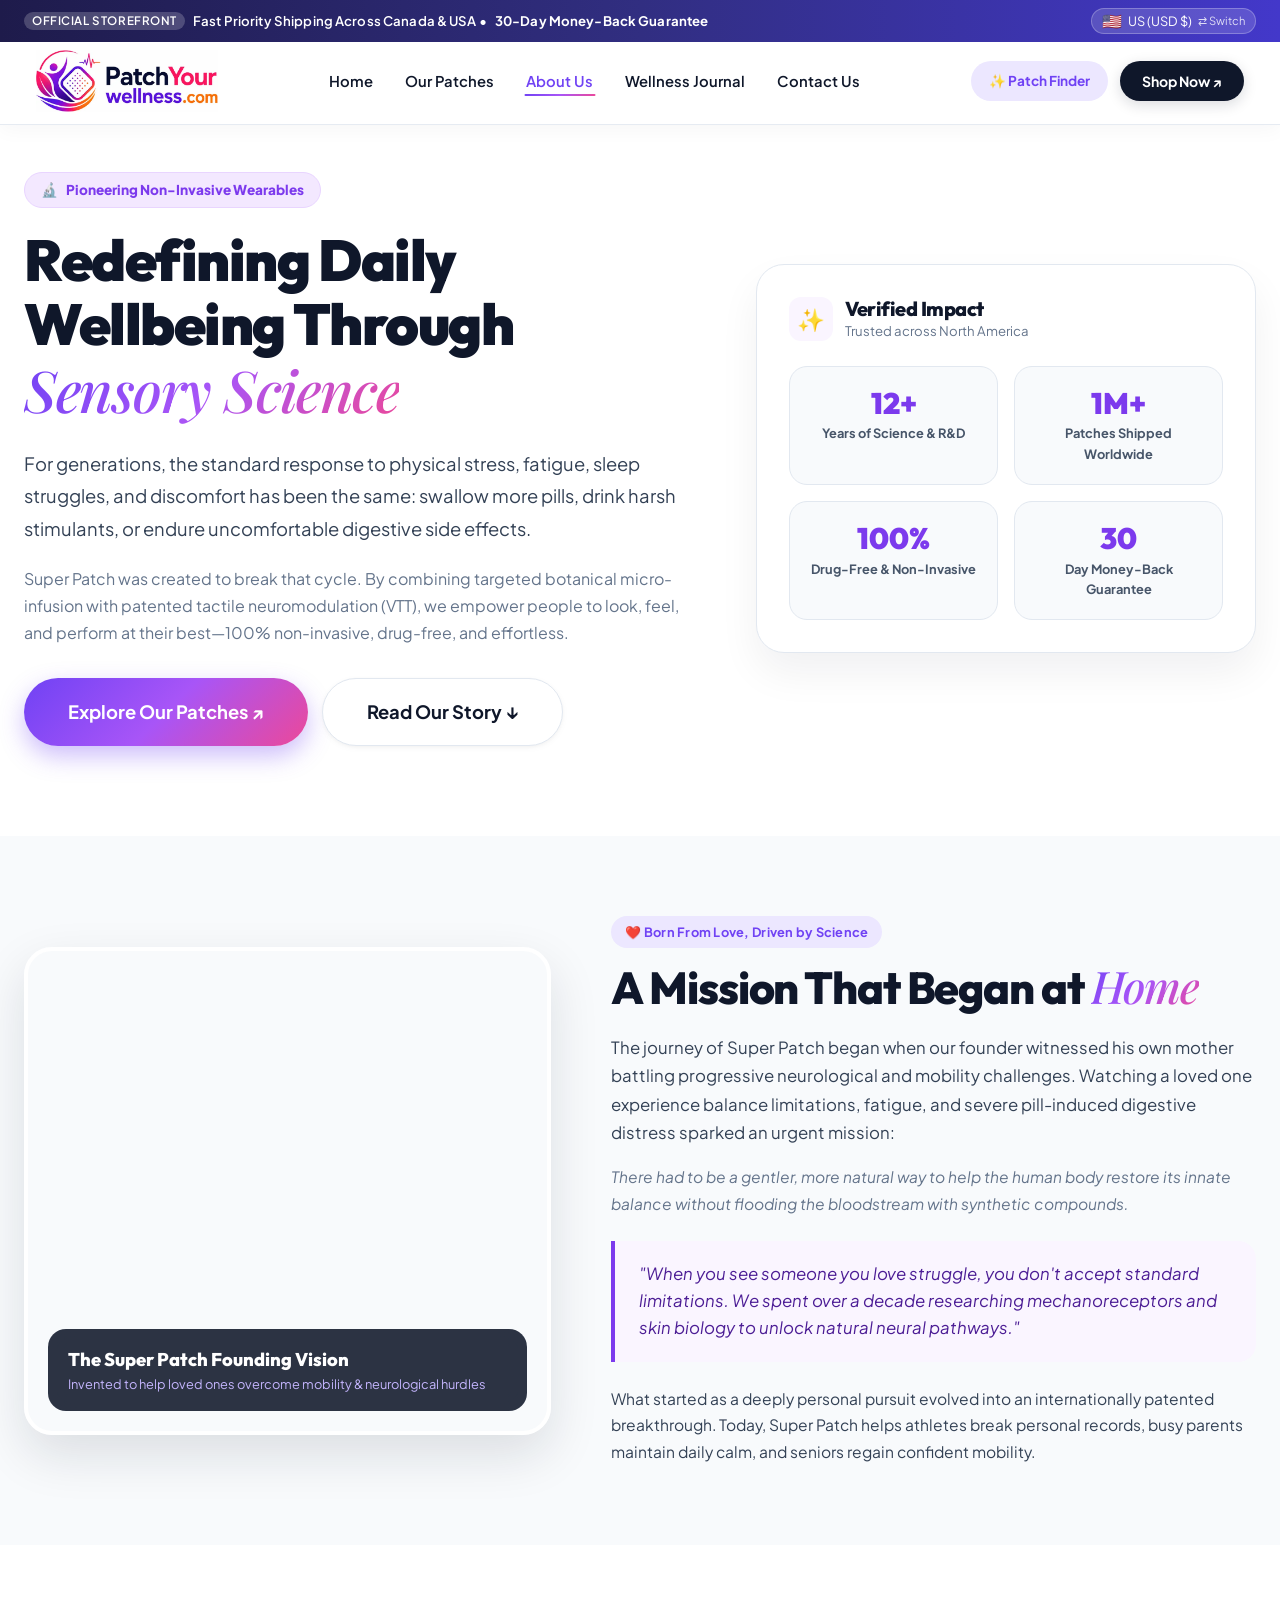
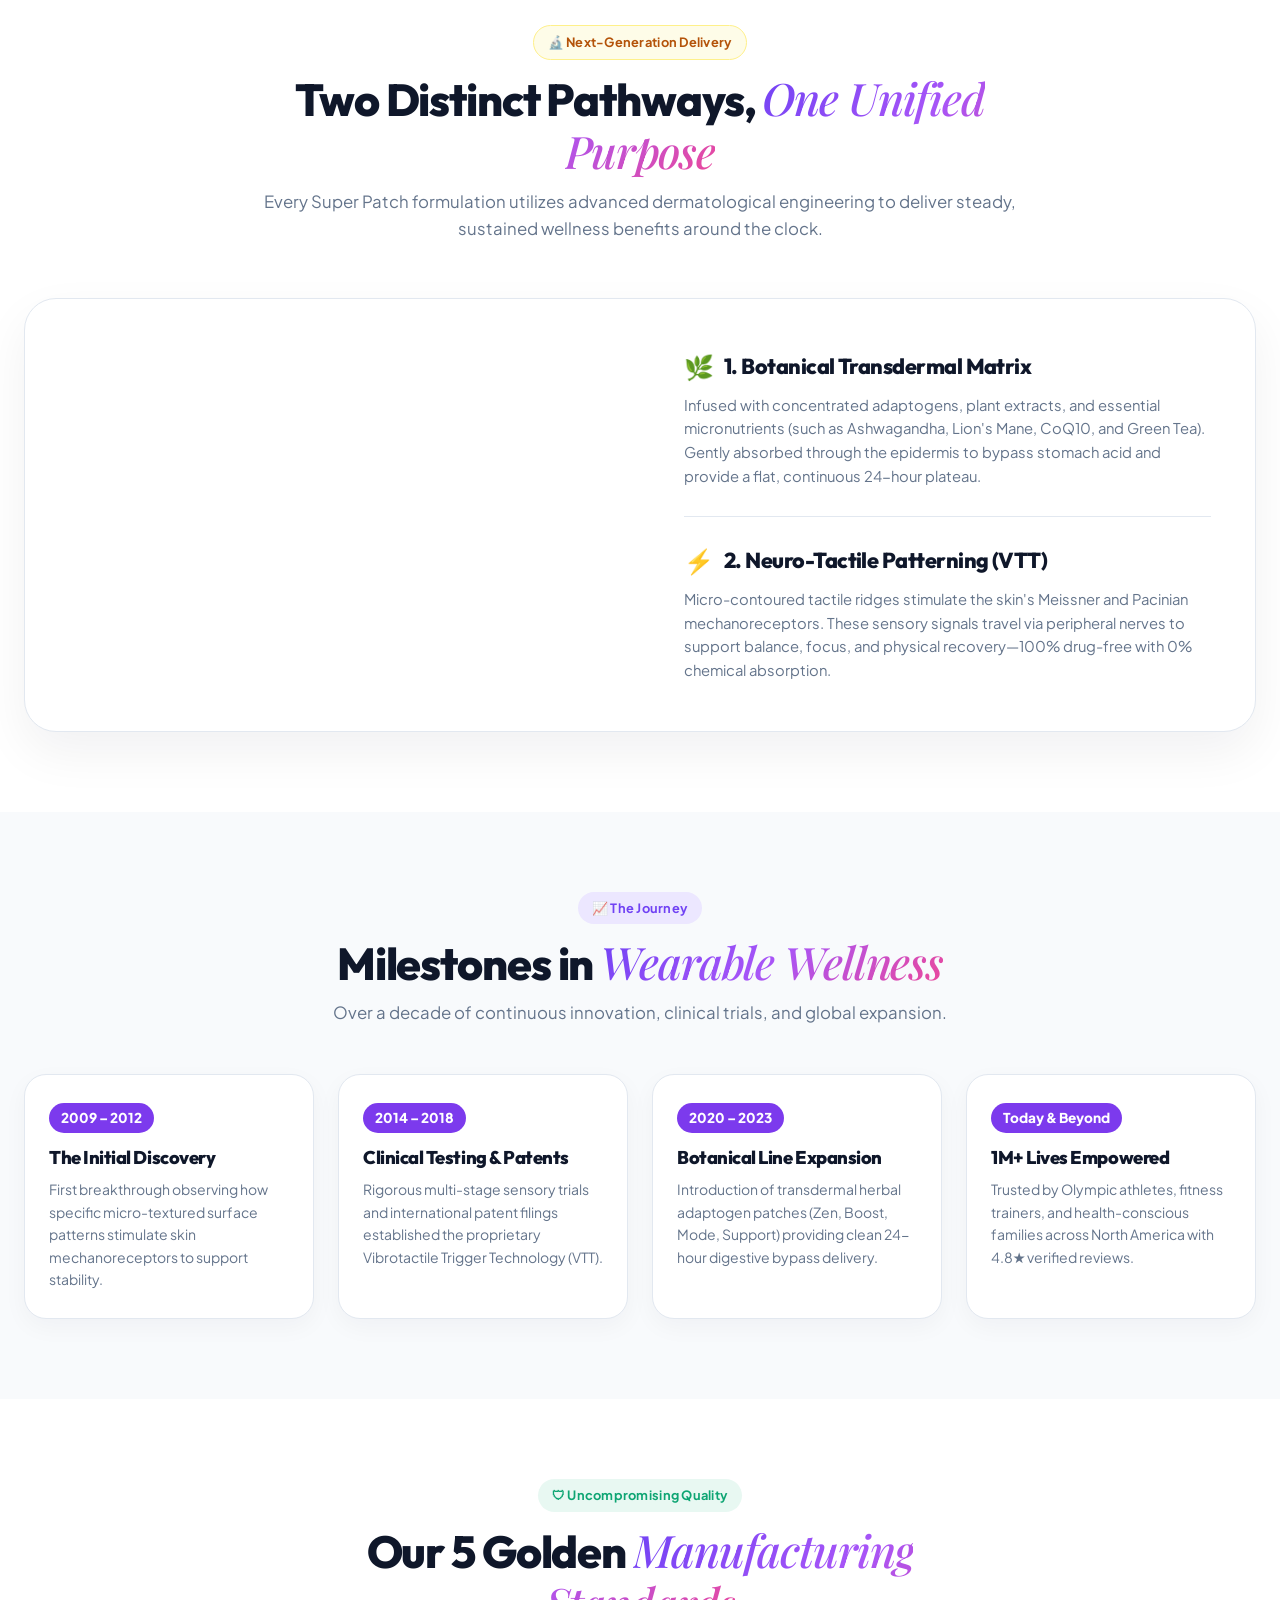
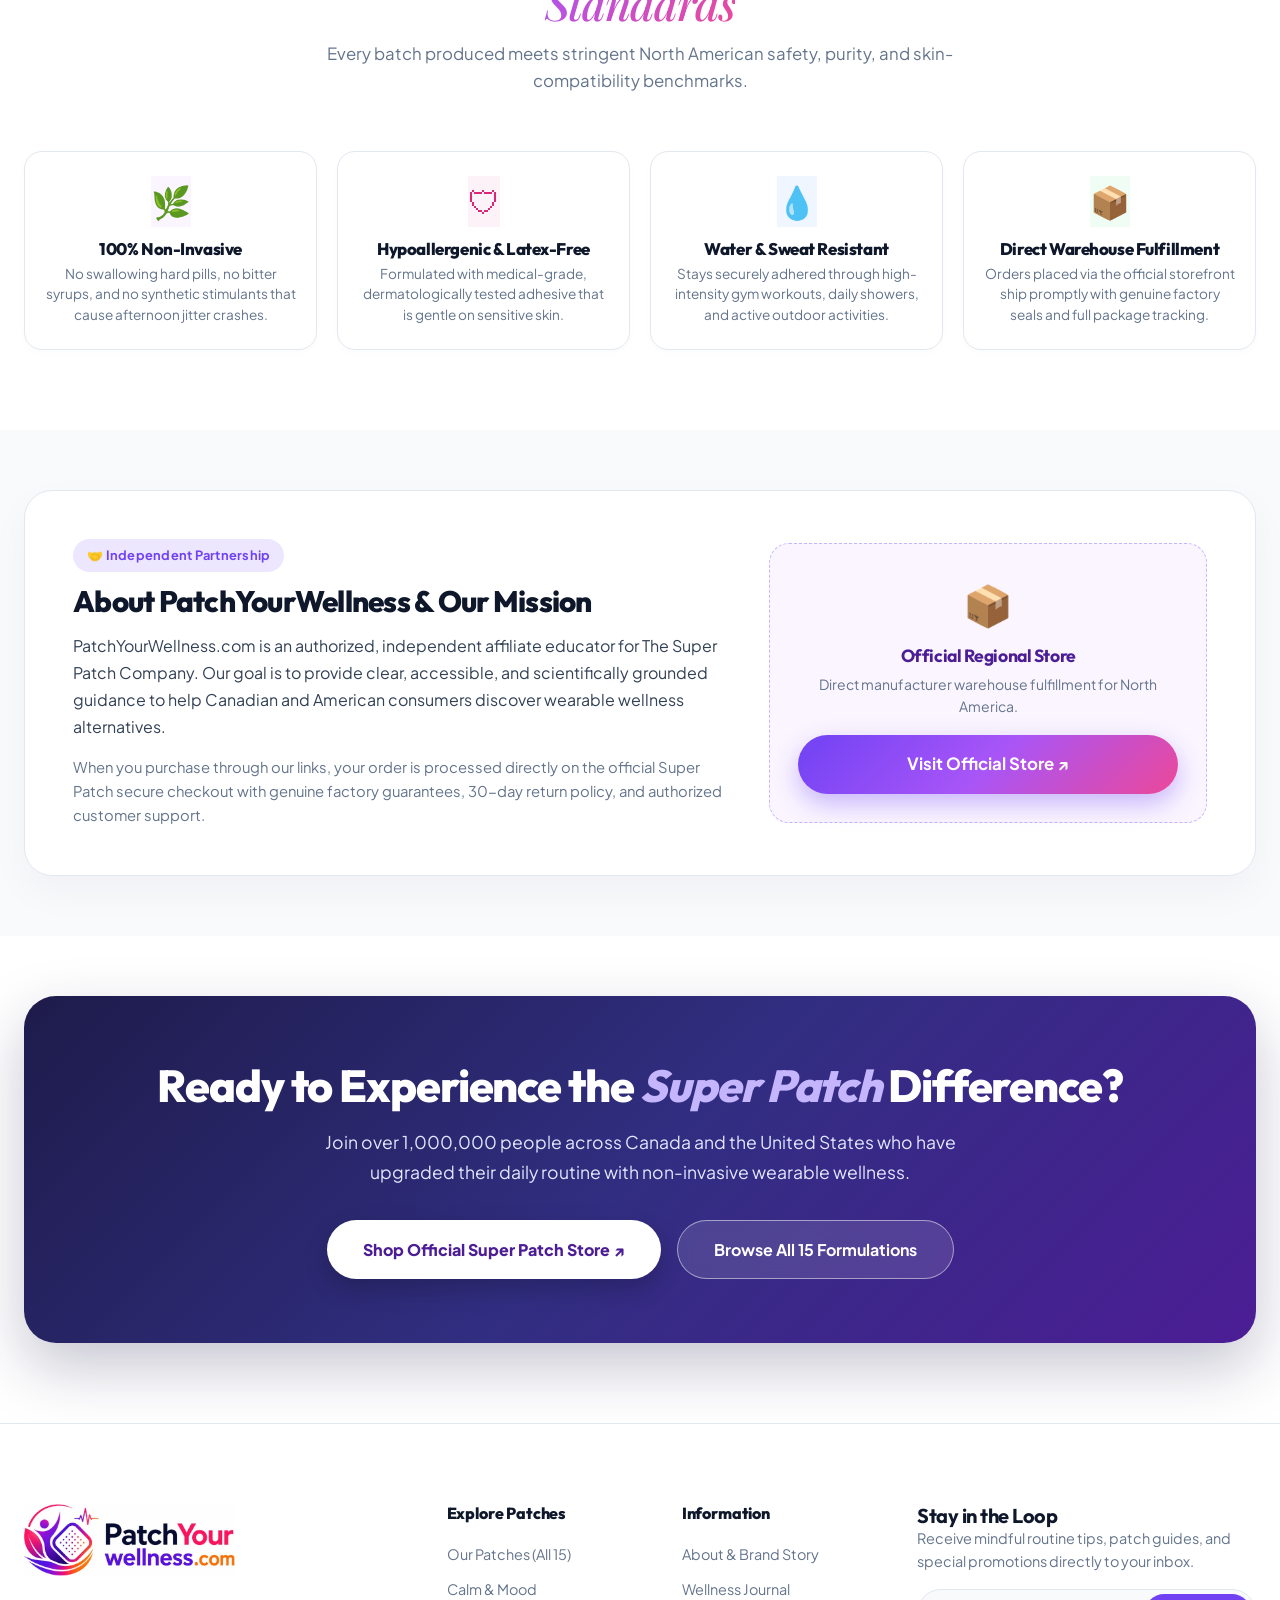
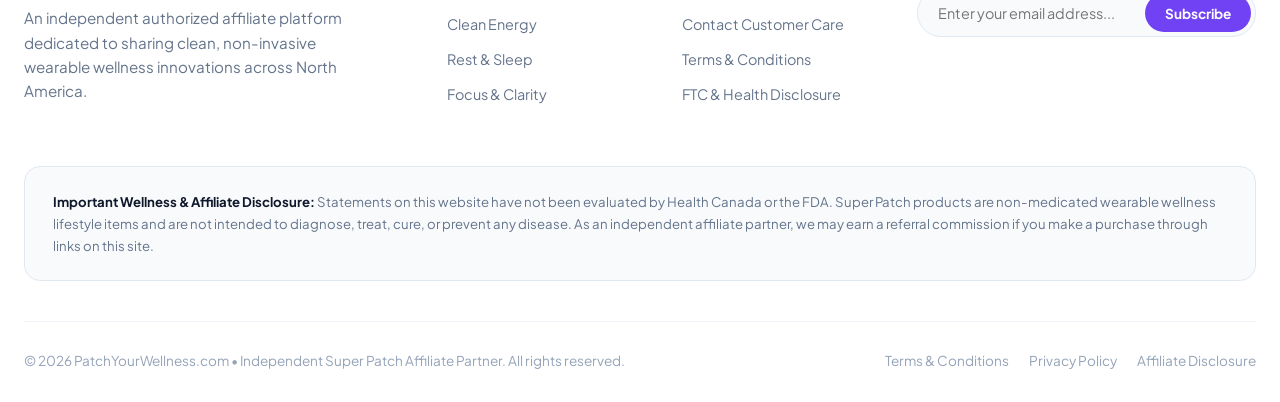
==== commit 7a92091e: "Optimize mobile performance: WebP images, non-blocking fonts, explicit dimensions, and lazy loading" ====
--- a/about.html
+++ b/about.html
@@ -44,7 +44,11 @@
   <!-- Google Fonts Preconnect & Optimized Loading -->
   <link rel="preconnect" href="https://fonts.googleapis.com">
   <link rel="preconnect" href="https://fonts.gstatic.com" crossorigin>
-  <link rel="stylesheet" href="https://fonts.googleapis.com/css2?family=Outfit:wght@300;400;500;600;700;800;900&family=Plus+Jakarta+Sans:ital,wght@0,300;0,400;0,500;0,600;0,700;0,800;1,400;1,500&family=Playfair+Display:ital,wght@0,600;1,500;1,600&display=swap">
+  <link rel="preload" as="style" href="https://fonts.googleapis.com/css2?family=Outfit:wght@400;500;600;700;800&family=Plus+Jakarta+Sans:wght@400;500;600;700&family=Playfair+Display:ital,wght@0,600;1,500;1,600&display=swap">
+  <link rel="stylesheet" href="https://fonts.googleapis.com/css2?family=Outfit:wght@400;500;600;700;800&family=Plus+Jakarta+Sans:wght@400;500;600;700&family=Playfair+Display:ital,wght@0,600;1,500;1,600&display=swap" media="print" onload="this.media='all'">
+  <noscript>
+    <link rel="stylesheet" href="https://fonts.googleapis.com/css2?family=Outfit:wght@400;500;600;700;800&family=Plus+Jakarta+Sans:wght@400;500;600;700&family=Playfair+Display:ital,wght@0,600;1,500;1,600&display=swap">
+  </noscript>
   
   <!-- Stylesheets -->
   <link rel="stylesheet" href="css/main.css">
@@ -82,7 +86,7 @@
     <div class="container">
       <div class="nav-container">
         <a href="/" class="brand-logo" aria-label="PatchYourWellness Home">
-          <img src="images/logo.png" alt="PatchYourWellness.com" class="brand-logo-img">
+          <img src="images/logo.webp" width="180" height="61" decoding="async" alt="PatchYourWellness.com" class="brand-logo-img">
         </a>
 
         <nav class="nav-menu">
@@ -106,7 +110,7 @@
   <div class="mobile-menu">
     <div class="mobile-menu-header">
       <a href="/" class="brand-logo" aria-label="PatchYourWellness Home">
-        <img src="images/logo.png" alt="PatchYourWellness.com" class="brand-logo-img">
+        <img src="images/logo.webp" width="180" height="61" decoding="async" alt="PatchYourWellness.com" class="brand-logo-img">
       </a>
       <button class="mobile-menu-close" style="background:none; font-size:1.8rem; cursor:pointer;">✕</button>
     </div>
@@ -189,7 +193,7 @@
     <div class="container">
       <div class="origin-story-grid">
         <div class="founder-img-wrapper">
-          <img src="images/about-founder.jpg" alt="Super Patch Founder and Visionary Leadership" loading="lazy">
+          <img src="images/about-founder.webp" width="800" height="598" loading="lazy" decoding="async" alt="Super Patch Founder and Visionary Leadership" loading="lazy">
           <div class="founder-floating-caption">
             <div class="founder-name">The Super Patch Founding Vision</div>
             <div class="founder-role">Invented to help loved ones overcome mobility & neurological hurdles</div>
@@ -233,7 +237,7 @@
 
       <div class="science-showcase-card">
         <div class="science-showcase-img-pane">
-          <img src="images/about-science-lab.jpg" alt="Super Patch Biotechnology Research and Formulation Laboratory" loading="lazy">
+          <img src="images/about-science-lab.webp" width="800" height="446" loading="lazy" decoding="async" alt="Super Patch Biotechnology Research and Formulation Laboratory" loading="lazy">
         </div>
         <div class="science-showcase-body">
           <div style="margin-bottom: 28px;">
@@ -390,7 +394,7 @@
       <div class="footer-top">
         <div class="footer-brand">
           <a href="/" class="brand-logo" aria-label="PatchYourWellness Home">
-            <img src="images/logo.png" alt="PatchYourWellness.com" class="brand-logo-img">
+            <img src="images/logo.webp" width="180" height="61" decoding="async" alt="PatchYourWellness.com" class="brand-logo-img">
           </a>
           <p>
             An independent authorized affiliate platform dedicated to sharing clean, non-invasive wearable wellness innovations across North America.
